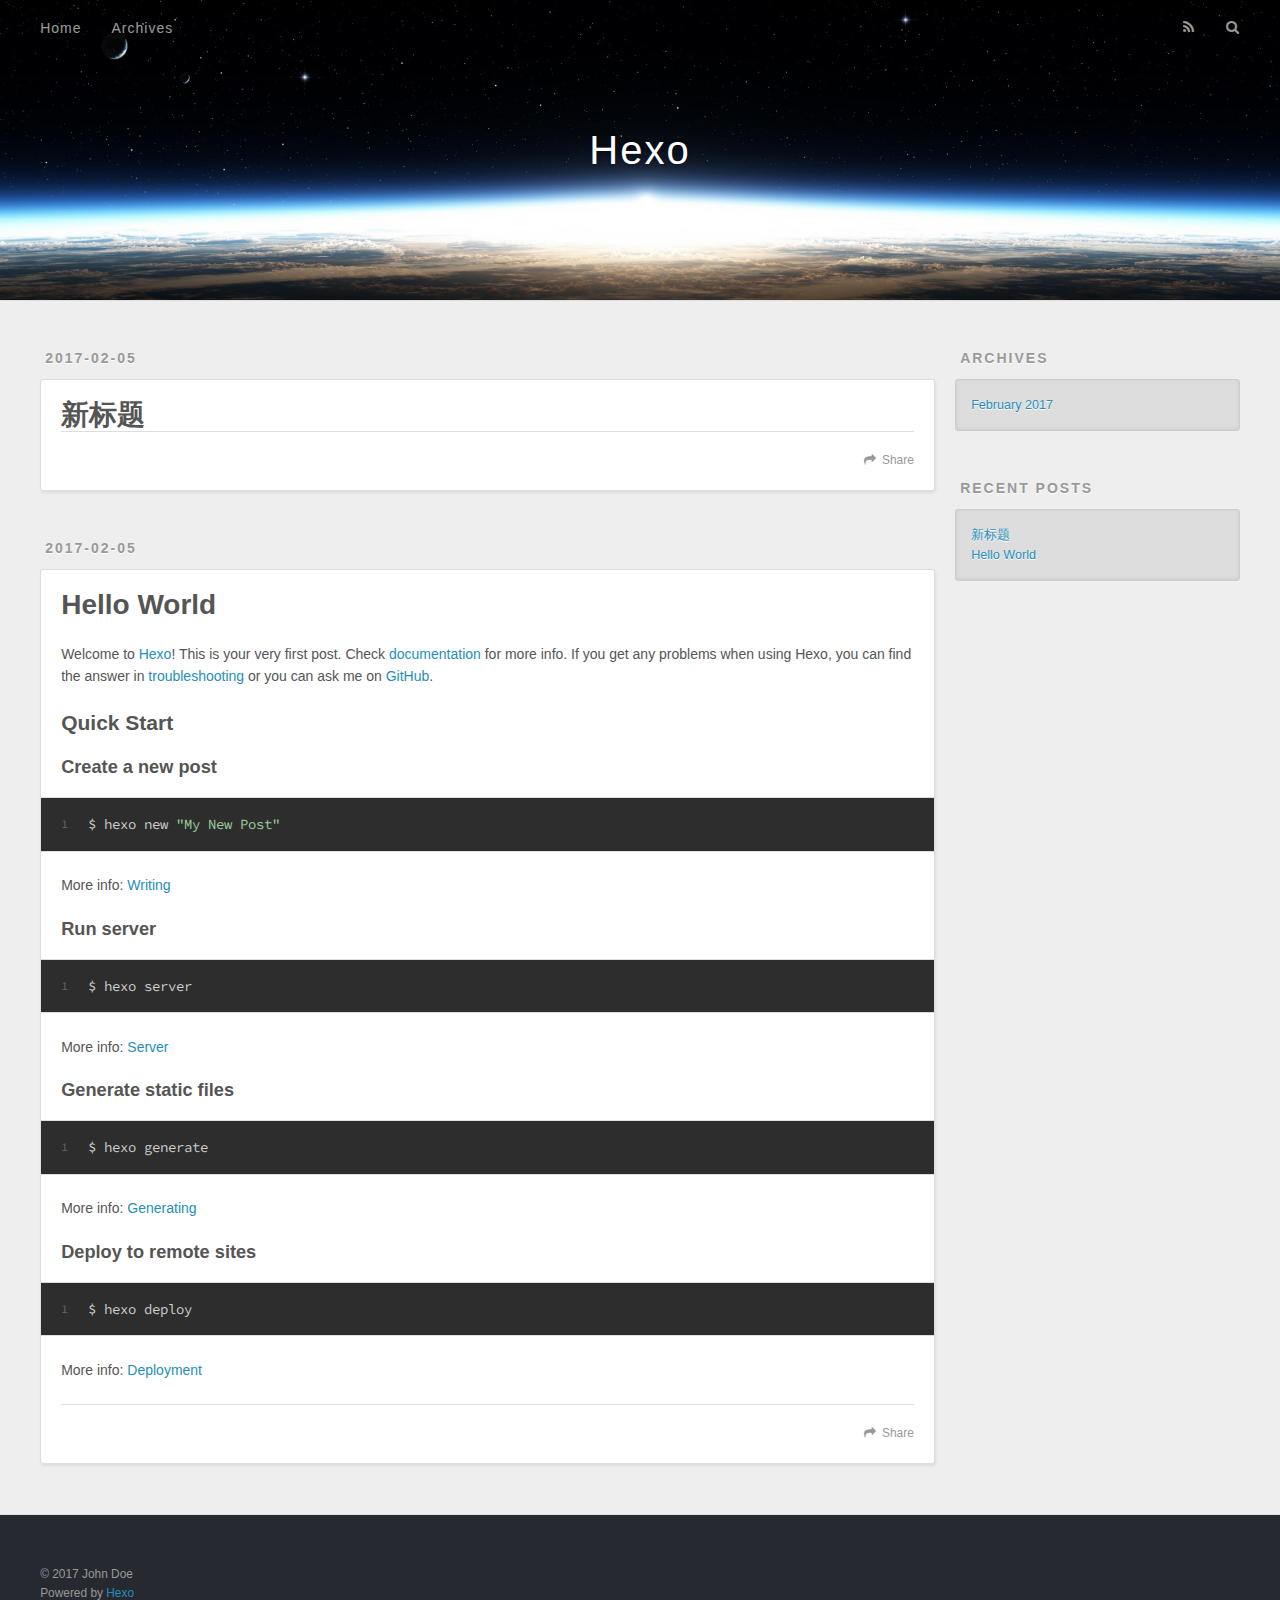
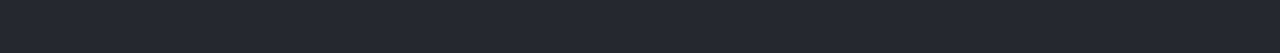
==== index.html @ 6c0d0f52 "Site updated: 2017-02-05 20:07:26" ====
<!DOCTYPE html>
<html>
<head>
  <meta charset="utf-8">
  
  <title>Hexo</title>
  <meta name="viewport" content="width=device-width, initial-scale=1, maximum-scale=1">
  <meta property="og:type" content="website">
<meta property="og:title" content="Hexo">
<meta property="og:url" content="http://yoursite.com/index.html">
<meta property="og:site_name" content="Hexo">
<meta name="twitter:card" content="summary">
<meta name="twitter:title" content="Hexo">
  
    <link rel="alternate" href="/atom.xml" title="Hexo" type="application/atom+xml">
  
  
    <link rel="icon" href="/favicon.png">
  
  
    <link href="//fonts.googleapis.com/css?family=Source+Code+Pro" rel="stylesheet" type="text/css">
  
  <link rel="stylesheet" href="/css/style.css">
  

</head>

<body>
  <div id="container">
    <div id="wrap">
      <header id="header">
  <div id="banner"></div>
  <div id="header-outer" class="outer">
    <div id="header-title" class="inner">
      <h1 id="logo-wrap">
        <a href="/" id="logo">Hexo</a>
      </h1>
      
    </div>
    <div id="header-inner" class="inner">
      <nav id="main-nav">
        <a id="main-nav-toggle" class="nav-icon"></a>
        
          <a class="main-nav-link" href="/">Home</a>
        
          <a class="main-nav-link" href="/archives">Archives</a>
        
      </nav>
      <nav id="sub-nav">
        
          <a id="nav-rss-link" class="nav-icon" href="/atom.xml" title="RSS Feed"></a>
        
        <a id="nav-search-btn" class="nav-icon" title="Search"></a>
      </nav>
      <div id="search-form-wrap">
        <form action="//google.com/search" method="get" accept-charset="UTF-8" class="search-form"><input type="search" name="q" results="0" class="search-form-input" placeholder="Search"><button type="submit" class="search-form-submit">&#xF002;</button><input type="hidden" name="sitesearch" value="http://yoursite.com"></form>
      </div>
    </div>
  </div>
</header>
      <div class="outer">
        <section id="main">
  
    <article id="post-新标题" class="article article-type-post" itemscope itemprop="blogPost">
  <div class="article-meta">
    <a href="/2017/02/05/新标题/" class="article-date">
  <time datetime="2017-02-05T11:57:31.000Z" itemprop="datePublished">2017-02-05</time>
</a>
    
  </div>
  <div class="article-inner">
    
    
      <header class="article-header">
        
  
    <h1 itemprop="name">
      <a class="article-title" href="/2017/02/05/新标题/">新标题</a>
    </h1>
  

      </header>
    
    <div class="article-entry" itemprop="articleBody">
      
        
      
    </div>
    <footer class="article-footer">
      <a data-url="http://yoursite.com/2017/02/05/新标题/" data-id="ciysmizt7000050tps1s18r6o" class="article-share-link">Share</a>
      
      
    </footer>
  </div>
  
</article>


  
    <article id="post-hello-world" class="article article-type-post" itemscope itemprop="blogPost">
  <div class="article-meta">
    <a href="/2017/02/05/hello-world/" class="article-date">
  <time datetime="2017-02-05T11:50:24.035Z" itemprop="datePublished">2017-02-05</time>
</a>
    
  </div>
  <div class="article-inner">
    
    
      <header class="article-header">
        
  
    <h1 itemprop="name">
      <a class="article-title" href="/2017/02/05/hello-world/">Hello World</a>
    </h1>
  

      </header>
    
    <div class="article-entry" itemprop="articleBody">
      
        <p>Welcome to <a href="https://hexo.io/" target="_blank" rel="external">Hexo</a>! This is your very first post. Check <a href="https://hexo.io/docs/" target="_blank" rel="external">documentation</a> for more info. If you get any problems when using Hexo, you can find the answer in <a href="https://hexo.io/docs/troubleshooting.html" target="_blank" rel="external">troubleshooting</a> or you can ask me on <a href="https://github.com/hexojs/hexo/issues" target="_blank" rel="external">GitHub</a>.</p>
<h2 id="Quick-Start"><a href="#Quick-Start" class="headerlink" title="Quick Start"></a>Quick Start</h2><h3 id="Create-a-new-post"><a href="#Create-a-new-post" class="headerlink" title="Create a new post"></a>Create a new post</h3><figure class="highlight bash"><table><tr><td class="gutter"><pre><div class="line">1</div></pre></td><td class="code"><pre><div class="line">$ hexo new <span class="string">"My New Post"</span></div></pre></td></tr></table></figure>
<p>More info: <a href="https://hexo.io/docs/writing.html" target="_blank" rel="external">Writing</a></p>
<h3 id="Run-server"><a href="#Run-server" class="headerlink" title="Run server"></a>Run server</h3><figure class="highlight bash"><table><tr><td class="gutter"><pre><div class="line">1</div></pre></td><td class="code"><pre><div class="line">$ hexo server</div></pre></td></tr></table></figure>
<p>More info: <a href="https://hexo.io/docs/server.html" target="_blank" rel="external">Server</a></p>
<h3 id="Generate-static-files"><a href="#Generate-static-files" class="headerlink" title="Generate static files"></a>Generate static files</h3><figure class="highlight bash"><table><tr><td class="gutter"><pre><div class="line">1</div></pre></td><td class="code"><pre><div class="line">$ hexo generate</div></pre></td></tr></table></figure>
<p>More info: <a href="https://hexo.io/docs/generating.html" target="_blank" rel="external">Generating</a></p>
<h3 id="Deploy-to-remote-sites"><a href="#Deploy-to-remote-sites" class="headerlink" title="Deploy to remote sites"></a>Deploy to remote sites</h3><figure class="highlight bash"><table><tr><td class="gutter"><pre><div class="line">1</div></pre></td><td class="code"><pre><div class="line">$ hexo deploy</div></pre></td></tr></table></figure>
<p>More info: <a href="https://hexo.io/docs/deployment.html" target="_blank" rel="external">Deployment</a></p>

      
    </div>
    <footer class="article-footer">
      <a data-url="http://yoursite.com/2017/02/05/hello-world/" data-id="ciysmizu1000150tp9bwylx6k" class="article-share-link">Share</a>
      
      
    </footer>
  </div>
  
</article>


  

</section>
        
          <aside id="sidebar">
  
    

  
    

  
    
  
    
  <div class="widget-wrap">
    <h3 class="widget-title">Archives</h3>
    <div class="widget">
      <ul class="archive-list"><li class="archive-list-item"><a class="archive-list-link" href="/archives/2017/02/">February 2017</a></li></ul>
    </div>
  </div>


  
    
  <div class="widget-wrap">
    <h3 class="widget-title">Recent Posts</h3>
    <div class="widget">
      <ul>
        
          <li>
            <a href="/2017/02/05/新标题/">新标题</a>
          </li>
        
          <li>
            <a href="/2017/02/05/hello-world/">Hello World</a>
          </li>
        
      </ul>
    </div>
  </div>

  
</aside>
        
      </div>
      <footer id="footer">
  
  <div class="outer">
    <div id="footer-info" class="inner">
      &copy; 2017 John Doe<br>
      Powered by <a href="http://hexo.io/" target="_blank">Hexo</a>
    </div>
  </div>
</footer>
    </div>
    <nav id="mobile-nav">
  
    <a href="/" class="mobile-nav-link">Home</a>
  
    <a href="/archives" class="mobile-nav-link">Archives</a>
  
</nav>
    

<script src="//ajax.googleapis.com/ajax/libs/jquery/2.0.3/jquery.min.js"></script>


  <link rel="stylesheet" href="/fancybox/jquery.fancybox.css">
  <script src="/fancybox/jquery.fancybox.pack.js"></script>


<script src="/js/script.js"></script>

  </div>
</body>
</html>
---- css/style.css ----
body {
  width: 100%;
}
body:before,
body:after {
  content: "";
  display: table;
}
body:after {
  clear: both;
}
html,
body,
div,
span,
applet,
object,
iframe,
h1,
h2,
h3,
h4,
h5,
h6,
p,
blockquote,
pre,
a,
abbr,
acronym,
address,
big,
cite,
code,
del,
dfn,
em,
img,
ins,
kbd,
q,
s,
samp,
small,
strike,
strong,
sub,
sup,
tt,
var,
dl,
dt,
dd,
ol,
ul,
li,
fieldset,
form,
label,
legend,
table,
caption,
tbody,
tfoot,
thead,
tr,
th,
td {
  margin: 0;
  padding: 0;
  border: 0;
  outline: 0;
  font-weight: inherit;
  font-style: inherit;
  font-family: inherit;
  font-size: 100%;
  vertical-align: baseline;
}
body {
  line-height: 1;
  color: #000;
  background: #fff;
}
ol,
ul {
  list-style: none;
}
table {
  border-collapse: separate;
  border-spacing: 0;
  vertical-align: middle;
}
caption,
th,
td {
  text-align: left;
  font-weight: normal;
  vertical-align: middle;
}
a img {
  border: none;
}
input,
button {
  margin: 0;
  padding: 0;
}
input::-moz-focus-inner,
button::-moz-focus-inner {
  border: 0;
  padding: 0;
}
@font-face {
  font-family: FontAwesome;
  font-style: normal;
  font-weight: normal;
  src: url("fonts/fontawesome-webfont.eot?v=#4.0.3");
  src: url("fonts/fontawesome-webfont.eot?#iefix&v=#4.0.3") format("embedded-opentype"), url("fonts/fontawesome-webfont.woff?v=#4.0.3") format("woff"), url("fonts/fontawesome-webfont.ttf?v=#4.0.3") format("truetype"), url("fonts/fontawesome-webfont.svg#fontawesomeregular?v=#4.0.3") format("svg");
}
html,
body,
#container {
  height: 100%;
}
body {
  background: #eee;
  font: 14px "Helvetica Neue", Helvetica, Arial, sans-serif;
  -webkit-text-size-adjust: 100%;
}
.outer {
  max-width: 1220px;
  margin: 0 auto;
  padding: 0 20px;
}
.outer:before,
.outer:after {
  content: "";
  display: table;
}
.outer:after {
  clear: both;
}
.inner {
  display: inline;
  float: left;
  width: 98.33333333333333%;
  margin: 0 0.833333333333333%;
}
.left,
.alignleft {
  float: left;
}
.right,
.alignright {
  float: right;
}
.clear {
  clear: both;
}
#container {
  position: relative;
}
.mobile-nav-on {
  overflow: hidden;
}
#wrap {
  height: 100%;
  width: 100%;
  position: absolute;
  top: 0;
  left: 0;
  -webkit-transition: 0.2s ease-out;
  -moz-transition: 0.2s ease-out;
  -ms-transition: 0.2s ease-out;
  transition: 0.2s ease-out;
  z-index: 1;
  background: #eee;
}
.mobile-nav-on #wrap {
  left: 280px;
}
@media screen and (min-width: 768px) {
  #main {
    display: inline;
    float: left;
    width: 73.33333333333333%;
    margin: 0 0.833333333333333%;
  }
}
.article-date,
.article-category-link,
.archive-year,
.widget-title {
  text-decoration: none;
  text-transform: uppercase;
  letter-spacing: 2px;
  color: #999;
  margin-bottom: 1em;
  margin-left: 5px;
  line-height: 1em;
  text-shadow: 0 1px #fff;
  font-weight: bold;
}
.article-inner,
.archive-article-inner {
  background: #fff;
  -webkit-box-shadow: 1px 2px 3px #ddd;
  box-shadow: 1px 2px 3px #ddd;
  border: 1px solid #ddd;
  border-radius: 3px;
}
.article-entry h1,
.widget h1 {
  font-size: 2em;
}
.article-entry h2,
.widget h2 {
  font-size: 1.5em;
}
.article-entry h3,
.widget h3 {
  font-size: 1.3em;
}
.article-entry h4,
.widget h4 {
  font-size: 1.2em;
}
.article-entry h5,
.widget h5 {
  font-size: 1em;
}
.article-entry h6,
.widget h6 {
  font-size: 1em;
  color: #999;
}
.article-entry hr,
.widget hr {
  border: 1px dashed #ddd;
}
.article-entry strong,
.widget strong {
  font-weight: bold;
}
.article-entry em,
.widget em,
.article-entry cite,
.widget cite {
  font-style: italic;
}
.article-entry sup,
.widget sup,
.article-entry sub,
.widget sub {
  font-size: 0.75em;
  line-height: 0;
  position: relative;
  vertical-align: baseline;
}
.article-entry sup,
.widget sup {
  top: -0.5em;
}
.article-entry sub,
.widget sub {
  bottom: -0.2em;
}
.article-entry small,
.widget small {
  font-size: 0.85em;
}
.article-entry acronym,
.widget acronym,
.article-entry abbr,
.widget abbr {
  border-bottom: 1px dotted;
}
.article-entry ul,
.widget ul,
.article-entry ol,
.widget ol,
.article-entry dl,
.widget dl {
  margin: 0 20px;
  line-height: 1.6em;
}
.article-entry ul ul,
.widget ul ul,
.article-entry ol ul,
.widget ol ul,
.article-entry ul ol,
.widget ul ol,
.article-entry ol ol,
.widget ol ol {
  margin-top: 0;
  margin-bottom: 0;
}
.article-entry ul,
.widget ul {
  list-style: disc;
}
.article-entry ol,
.widget ol {
  list-style: decimal;
}
.article-entry dt,
.widget dt {
  font-weight: bold;
}
#header {
  height: 300px;
  position: relative;
  border-bottom: 1px solid #ddd;
}
#header:before,
#header:after {
  content: "";
  position: absolute;
  left: 0;
  right: 0;
  height: 40px;
}
#header:before {
  top: 0;
  background: -webkit-linear-gradient(rgba(0,0,0,0.2), transparent);
  background: -moz-linear-gradient(rgba(0,0,0,0.2), transparent);
  background: -ms-linear-gradient(rgba(0,0,0,0.2), transparent);
  background: linear-gradient(rgba(0,0,0,0.2), transparent);
}
#header:after {
  bottom: 0;
  background: -webkit-linear-gradient(transparent, rgba(0,0,0,0.2));
  background: -moz-linear-gradient(transparent, rgba(0,0,0,0.2));
  background: -ms-linear-gradient(transparent, rgba(0,0,0,0.2));
  background: linear-gradient(transparent, rgba(0,0,0,0.2));
}
#header-outer {
  height: 100%;
  position: relative;
}
#header-inner {
  position: relative;
  overflow: hidden;
}
#banner {
  position: absolute;
  top: 0;
  left: 0;
  width: 100%;
  height: 100%;
  background: url("images/banner.jpg") center #000;
  -webkit-background-size: cover;
  -moz-background-size: cover;
  background-size: cover;
  z-index: -1;
}
#header-title {
  text-align: center;
  height: 40px;
  position: absolute;
  top: 50%;
  left: 0;
  margin-top: -20px;
}
#logo,
#subtitle {
  text-decoration: none;
  color: #fff;
  font-weight: 300;
  text-shadow: 0 1px 4px rgba(0,0,0,0.3);
}
#logo {
  font-size: 40px;
  line-height: 40px;
  letter-spacing: 2px;
}
#subtitle {
  font-size: 16px;
  line-height: 16px;
  letter-spacing: 1px;
}
#subtitle-wrap {
  margin-top: 16px;
}
#main-nav {
  float: left;
  margin-left: -15px;
}
.nav-icon,
.main-nav-link {
  float: left;
  color: #fff;
  opacity: 0.6;
  text-decoration: none;
  text-shadow: 0 1px rgba(0,0,0,0.2);
  -webkit-transition: opacity 0.2s;
  -moz-transition: opacity 0.2s;
  -ms-transition: opacity 0.2s;
  transition: opacity 0.2s;
  display: block;
  padding: 20px 15px;
}
.nav-icon:hover,
.main-nav-link:hover {
  opacity: 1;
}
.nav-icon {
  font-family: FontAwesome;
  text-align: center;
  font-size: 14px;
  width: 14px;
  height: 14px;
  padding: 20px 15px;
  position: relative;
  cursor: pointer;
}
.main-nav-link {
  font-weight: 300;
  letter-spacing: 1px;
}
@media screen and (max-width: 479px) {
  .main-nav-link {
    display: none;
  }
}
#main-nav-toggle {
  display: none;
}
#main-nav-toggle:before {
  content: "\f0c9";
}
@media screen and (max-width: 479px) {
  #main-nav-toggle {
    display: block;
  }
}
#sub-nav {
  float: right;
  margin-right: -15px;
}
#nav-rss-link:before {
  content: "\f09e";
}
#nav-search-btn:before {
  content: "\f002";
}
#search-form-wrap {
  position: absolute;
  top: 15px;
  width: 150px;
  height: 30px;
  right: -150px;
  opacity: 0;
  -webkit-transition: 0.2s ease-out;
  -moz-transition: 0.2s ease-out;
  -ms-transition: 0.2s ease-out;
  transition: 0.2s ease-out;
}
#search-form-wrap.on {
  opacity: 1;
  right: 0;
}
@media screen and (max-width: 479px) {
  #search-form-wrap {
    width: 100%;
    right: -100%;
  }
}
.search-form {
  position: absolute;
  top: 0;
  left: 0;
  right: 0;
  background: #fff;
  padding: 5px 15px;
  border-radius: 15px;
  -webkit-box-shadow: 0 0 10px rgba(0,0,0,0.3);
  box-shadow: 0 0 10px rgba(0,0,0,0.3);
}
.search-form-input {
  border: none;
  background: none;
  color: #555;
  width: 100%;
  font: 13px "Helvetica Neue", Helvetica, Arial, sans-serif;
  outline: none;
}
.search-form-input::-webkit-search-results-decoration,
.search-form-input::-webkit-search-cancel-button {
  -webkit-appearance: none;
}
.search-form-submit {
  position: absolute;
  top: 50%;
  right: 10px;
  margin-top: -7px;
  font: 13px FontAwesome;
  border: none;
  background: none;
  color: #bbb;
  cursor: pointer;
}
.search-form-submit:hover,
.search-form-submit:focus {
  color: #777;
}
.article {
  margin: 50px 0;
}
.article-inner {
  overflow: hidden;
}
.article-meta:before,
.article-meta:after {
  content: "";
  display: table;
}
.article-meta:after {
  clear: both;
}
.article-date {
  float: left;
}
.article-category {
  float: left;
  line-height: 1em;
  color: #ccc;
  text-shadow: 0 1px #fff;
  margin-left: 8px;
}
.article-category:before {
  content: "\2022";
}
.article-category-link {
  margin: 0 12px 1em;
}
.article-header {
  padding: 20px 20px 0;
}
.article-title {
  text-decoration: none;
  font-size: 2em;
  font-weight: bold;
  color: #555;
  line-height: 1.1em;
  -webkit-transition: color 0.2s;
  -moz-transition: color 0.2s;
  -ms-transition: color 0.2s;
  transition: color 0.2s;
}
a.article-title:hover {
  color: #258fb8;
}
.article-entry {
  color: #555;
  padding: 0 20px;
}
.article-entry:before,
.article-entry:after {
  content: "";
  display: table;
}
.article-entry:after {
  clear: both;
}
.article-entry p,
.article-entry table {
  line-height: 1.6em;
  margin: 1.6em 0;
}
.article-entry h1,
.article-entry h2,
.article-entry h3,
.article-entry h4,
.article-entry h5,
.article-entry h6 {
  font-weight: bold;
}
.article-entry h1,
.article-entry h2,
.article-entry h3,
.article-entry h4,
.article-entry h5,
.article-entry h6 {
  line-height: 1.1em;
  margin: 1.1em 0;
}
.article-entry a {
  color: #258fb8;
  text-decoration: none;
}
.article-entry a:hover {
  text-decoration: underline;
}
.article-entry ul,
.article-entry ol,
.article-entry dl {
  margin-top: 1.6em;
  margin-bottom: 1.6em;
}
.article-entry img,
.article-entry video {
  max-width: 100%;
  height: auto;
  display: block;
  margin: auto;
}
.article-entry iframe {
  border: none;
}
.article-entry table {
  width: 100%;
  border-collapse: collapse;
  border-spacing: 0;
}
.article-entry th {
  font-weight: bold;
  border-bottom: 3px solid #ddd;
  padding-bottom: 0.5em;
}
.article-entry td {
  border-bottom: 1px solid #ddd;
  padding: 10px 0;
}
.article-entry blockquote {
  font-family: Georgia, "Times New Roman", serif;
  font-size: 1.4em;
  margin: 1.6em 20px;
  text-align: center;
}
.article-entry blockquote footer {
  font-size: 14px;
  margin: 1.6em 0;
  font-family: "Helvetica Neue", Helvetica, Arial, sans-serif;
}
.article-entry blockquote footer cite:before {
  content: "—";
  padding: 0 0.5em;
}
.article-entry .pullquote {
  text-align: left;
  width: 45%;
  margin: 0;
}
.article-entry .pullquote.left {
  margin-left: 0.5em;
  margin-right: 1em;
}
.article-entry .pullquote.right {
  margin-right: 0.5em;
  margin-left: 1em;
}
.article-entry .caption {
  color: #999;
  display: block;
  font-size: 0.9em;
  margin-top: 0.5em;
  position: relative;
  text-align: center;
}
.article-entry .video-container {
  position: relative;
  padding-top: 56.25%;
  height: 0;
  overflow: hidden;
}
.article-entry .video-container iframe,
.article-entry .video-container object,
.article-entry .video-container embed {
  position: absolute;
  top: 0;
  left: 0;
  width: 100%;
  height: 100%;
  margin-top: 0;
}
.article-more-link a {
  display: inline-block;
  line-height: 1em;
  padding: 6px 15px;
  border-radius: 15px;
  background: #eee;
  color: #999;
  text-shadow: 0 1px #fff;
  text-decoration: none;
}
.article-more-link a:hover {
  background: #258fb8;
  color: #fff;
  text-decoration: none;
  text-shadow: 0 1px #1e7293;
}
.article-footer {
  font-size: 0.85em;
  line-height: 1.6em;
  border-top: 1px solid #ddd;
  padding-top: 1.6em;
  margin: 0 20px 20px;
}
.article-footer:before,
.article-footer:after {
  content: "";
  display: table;
}
.article-footer:after {
  clear: both;
}
.article-footer a {
  color: #999;
  text-decoration: none;
}
.article-footer a:hover {
  color: #555;
}
.article-tag-list-item {
  float: left;
  margin-right: 10px;
}
.article-tag-list-link:before {
  content: "#";
}
.article-comment-link {
  float: right;
}
.article-comment-link:before {
  content: "\f075";
  font-family: FontAwesome;
  padding-right: 8px;
}
.article-share-link {
  cursor: pointer;
  float: right;
  margin-left: 20px;
}
.article-share-link:before {
  content: "\f064";
  font-family: FontAwesome;
  padding-right: 6px;
}
#article-nav {
  position: relative;
}
#article-nav:before,
#article-nav:after {
  content: "";
  display: table;
}
#article-nav:after {
  clear: both;
}
@media screen and (min-width: 768px) {
  #article-nav {
    margin: 50px 0;
  }
  #article-nav:before {
    width: 8px;
    height: 8px;
    position: absolute;
    top: 50%;
    left: 50%;
    margin-top: -4px;
    margin-left: -4px;
    content: "";
    border-radius: 50%;
    background: #ddd;
    -webkit-box-shadow: 0 1px 2px #fff;
    box-shadow: 0 1px 2px #fff;
  }
}
.article-nav-link-wrap {
  text-decoration: none;
  text-shadow: 0 1px #fff;
  color: #999;
  -webkit-box-sizing: border-box;
  -moz-box-sizing: border-box;
  box-sizing: border-box;
  margin-top: 50px;
  text-align: center;
  display: block;
}
.article-nav-link-wrap:hover {
  color: #555;
}
@media screen and (min-width: 768px) {
  .article-nav-link-wrap {
    width: 50%;
    margin-top: 0;
  }
}
@media screen and (min-width: 768px) {
  #article-nav-newer {
    float: left;
    text-align: right;
    padding-right: 20px;
  }
}
@media screen and (min-width: 768px) {
  #article-nav-older {
    float: right;
    text-align: left;
    padding-left: 20px;
  }
}
.article-nav-caption {
  text-transform: uppercase;
  letter-spacing: 2px;
  color: #ddd;
  line-height: 1em;
  font-weight: bold;
}
#article-nav-newer .article-nav-caption {
  margin-right: -2px;
}
.article-nav-title {
  font-size: 0.85em;
  line-height: 1.6em;
  margin-top: 0.5em;
}
.article-share-box {
  position: absolute;
  display: none;
  background: #fff;
  -webkit-box-shadow: 1px 2px 10px rgba(0,0,0,0.2);
  box-shadow: 1px 2px 10px rgba(0,0,0,0.2);
  border-radius: 3px;
  margin-left: -145px;
  overflow: hidden;
  z-index: 1;
}
.article-share-box.on {
  display: block;
}
.article-share-input {
  width: 100%;
  background: none;
  -webkit-box-sizing: border-box;
  -moz-box-sizing: border-box;
  box-sizing: border-box;
  font: 14px "Helvetica Neue", Helvetica, Arial, sans-serif;
  padding: 0 15px;
  color: #555;
  outline: none;
  border: 1px solid #ddd;
  border-radius: 3px 3px 0 0;
  height: 36px;
  line-height: 36px;
}
.article-share-links {
  background: #eee;
}
.article-share-links:before,
.article-share-links:after {
  content: "";
  display: table;
}
.article-share-links:after {
  clear: both;
}
.article-share-twitter,
.article-share-facebook,
.article-share-pinterest,
.article-share-google {
  width: 50px;
  height: 36px;
  display: block;
  float: left;
  position: relative;
  color: #999;
  text-shadow: 0 1px #fff;
}
.article-share-twitter:before,
.article-share-facebook:before,
.article-share-pinterest:before,
.article-share-google:before {
  font-size: 20px;
  font-family: FontAwesome;
  width: 20px;
  height: 20px;
  position: absolute;
  top: 50%;
  left: 50%;
  margin-top: -10px;
  margin-left: -10px;
  text-align: center;
}
.article-share-twitter:hover,
.article-share-facebook:hover,
.article-share-pinterest:hover,
.article-share-google:hover {
  color: #fff;
}
.article-share-twitter:before {
  content: "\f099";
}
.article-share-twitter:hover {
  background: #00aced;
  text-shadow: 0 1px #008abe;
}
.article-share-facebook:before {
  content: "\f09a";
}
.article-share-facebook:hover {
  background: #3b5998;
  text-shadow: 0 1px #2f477a;
}
.article-share-pinterest:before {
  content: "\f0d2";
}
.article-share-pinterest:hover {
  background: #cb2027;
  text-shadow: 0 1px #a21a1f;
}
.article-share-google:before {
  content: "\f0d5";
}
.article-share-google:hover {
  background: #dd4b39;
  text-shadow: 0 1px #be3221;
}
.article-gallery {
  background: #000;
  position: relative;
}
.article-gallery-photos {
  position: relative;
  overflow: hidden;
}
.article-gallery-img {
  display: none;
  max-width: 100%;
}
.article-gallery-img:first-child {
  display: block;
}
.article-gallery-img.loaded {
  position: absolute;
  display: block;
}
.article-gallery-img img {
  display: block;
  max-width: 100%;
  margin: 0 auto;
}
#comments {
  background: #fff;
  -webkit-box-shadow: 1px 2px 3px #ddd;
  box-shadow: 1px 2px 3px #ddd;
  padding: 20px;
  border: 1px solid #ddd;
  border-radius: 3px;
  margin: 50px 0;
}
#comments a {
  color: #258fb8;
}
.archives-wrap {
  margin: 50px 0;
}
.archives:before,
.archives:after {
  content: "";
  display: table;
}
.archives:after {
  clear: both;
}
.archive-year-wrap {
  margin-bottom: 1em;
}
.archives {
  -webkit-column-gap: 10px;
  -moz-column-gap: 10px;
  column-gap: 10px;
}
@media screen and (min-width: 480px) and (max-width: 767px) {
  .archives {
    -webkit-column-count: 2;
    -moz-column-count: 2;
    column-count: 2;
  }
}
@media screen and (min-width: 768px) {
  .archives {
    -webkit-column-count: 3;
    -moz-column-count: 3;
    column-count: 3;
  }
}
.archive-article {
  -webkit-column-break-inside: avoid;
  page-break-inside: avoid;
  overflow: hidden;
  break-inside: avoid-column;
}
.archive-article-inner {
  padding: 10px;
  margin-bottom: 15px;
}
.archive-article-title {
  text-decoration: none;
  font-weight: bold;
  color: #555;
  -webkit-transition: color 0.2s;
  -moz-transition: color 0.2s;
  -ms-transition: color 0.2s;
  transition: color 0.2s;
  line-height: 1.6em;
}
.archive-article-title:hover {
  color: #258fb8;
}
.archive-article-footer {
  margin-top: 1em;
}
.archive-article-date {
  color: #999;
  text-decoration: none;
  font-size: 0.85em;
  line-height: 1em;
  margin-bottom: 0.5em;
  display: block;
}
#page-nav {
  margin: 50px auto;
  background: #fff;
  -webkit-box-shadow: 1px 2px 3px #ddd;
  box-shadow: 1px 2px 3px #ddd;
  border: 1px solid #ddd;
  border-radius: 3px;
  text-align: center;
  color: #999;
  overflow: hidden;
}
#page-nav:before,
#page-nav:after {
  content: "";
  display: table;
}
#page-nav:after {
  clear: both;
}
#page-nav a,
#page-nav span {
  padding: 10px 20px;
  line-height: 1;
  height: 2ex;
}
#page-nav a {
  color: #999;
  text-decoration: none;
}
#page-nav a:hover {
  background: #999;
  color: #fff;
}
#page-nav .prev {
  float: left;
}
#page-nav .next {
  float: right;
}
#page-nav .page-number {
  display: inline-block;
}
@media screen and (max-width: 479px) {
  #page-nav .page-number {
    display: none;
  }
}
#page-nav .current {
  color: #555;
  font-weight: bold;
}
#page-nav .space {
  color: #ddd;
}
#footer {
  background: #262a30;
  padding: 50px 0;
  border-top: 1px solid #ddd;
  color: #999;
}
#footer a {
  color: #258fb8;
  text-decoration: none;
}
#footer a:hover {
  text-decoration: underline;
}
#footer-info {
  line-height: 1.6em;
  font-size: 0.85em;
}
.article-entry pre,
.article-entry .highlight {
  background: #2d2d2d;
  margin: 0 -20px;
  padding: 15px 20px;
  border-style: solid;
  border-color: #ddd;
  border-width: 1px 0;
  overflow: auto;
  color: #ccc;
  line-height: 22.400000000000002px;
}
.article-entry .highlight .gutter pre,
.article-entry .gist .gist-file .gist-data .line-numbers {
  color: #666;
  font-size: 0.85em;
}
.article-entry pre,
.article-entry code {
  font-family: "Source Code Pro", Consolas, Monaco, Menlo, Consolas, monospace;
}
.article-entry code {
  background: #eee;
  text-shadow: 0 1px #fff;
  padding: 0 0.3em;
}
.article-entry pre code {
  background: none;
  text-shadow: none;
  padding: 0;
}
.article-entry .highlight pre {
  border: none;
  margin: 0;
  padding: 0;
}
.article-entry .highlight table {
  margin: 0;
  width: auto;
}
.article-entry .highlight td {
  border: none;
  padding: 0;
}
.article-entry .highlight figcaption {
  font-size: 0.85em;
  color: #999;
  line-height: 1em;
  margin-bottom: 1em;
}
.article-entry .highlight figcaption:before,
.article-entry .highlight figcaption:after {
  content: "";
  display: table;
}
.article-entry .highlight figcaption:after {
  clear: both;
}
.article-entry .highlight figcaption a {
  float: right;
}
.article-entry .highlight .gutter pre {
  text-align: right;
  padding-right: 20px;
}
.article-entry .highlight .line {
  height: 22.400000000000002px;
}
.article-entry .highlight .line.marked {
  background: #515151;
}
.article-entry .gist {
  margin: 0 -20px;
  border-style: solid;
  border-color: #ddd;
  border-width: 1px 0;
  background: #2d2d2d;
  padding: 15px 20px 15px 0;
}
.article-entry .gist .gist-file {
  border: none;
  font-family: "Source Code Pro", Consolas, Monaco, Menlo, Consolas, monospace;
  margin: 0;
}
.article-entry .gist .gist-file .gist-data {
  background: none;
  border: none;
}
.article-entry .gist .gist-file .gist-data .line-numbers {
  background: none;
  border: none;
  padding: 0 20px 0 0;
}
.article-entry .gist .gist-file .gist-data .line-data {
  padding: 0 !important;
}
.article-entry .gist .gist-file .highlight {
  margin: 0;
  padding: 0;
  border: none;
}
.article-entry .gist .gist-file .gist-meta {
  background: #2d2d2d;
  color: #999;
  font: 0.85em "Helvetica Neue", Helvetica, Arial, sans-serif;
  text-shadow: 0 0;
  padding: 0;
  margin-top: 1em;
  margin-left: 20px;
}
.article-entry .gist .gist-file .gist-meta a {
  color: #258fb8;
  font-weight: normal;
}
.article-entry .gist .gist-file .gist-meta a:hover {
  text-decoration: underline;
}
pre .comment,
pre .title {
  color: #999;
}
pre .variable,
pre .attribute,
pre .tag,
pre .regexp,
pre .ruby .constant,
pre .xml .tag .title,
pre .xml .pi,
pre .xml .doctype,
pre .html .doctype,
pre .css .id,
pre .css .class,
pre .css .pseudo {
  color: #f2777a;
}
pre .number,
pre .preprocessor,
pre .built_in,
pre .literal,
pre .params,
pre .constant {
  color: #f99157;
}
pre .class,
pre .ruby .class .title,
pre .css .rules .attribute {
  color: #9c9;
}
pre .string,
pre .value,
pre .inheritance,
pre .header,
pre .ruby .symbol,
pre .xml .cdata {
  color: #9c9;
}
pre .css .hexcolor {
  color: #6cc;
}
pre .function,
pre .python .decorator,
pre .python .title,
pre .ruby .function .title,
pre .ruby .title .keyword,
pre .perl .sub,
pre .javascript .title,
pre .coffeescript .title {
  color: #69c;
}
pre .keyword,
pre .javascript .function {
  color: #c9c;
}
@media screen and (max-width: 479px) {
  #mobile-nav {
    position: absolute;
    top: 0;
    left: 0;
    width: 280px;
    height: 100%;
    background: #191919;
    border-right: 1px solid #fff;
  }
}
@media screen and (max-width: 479px) {
  .mobile-nav-link {
    display: block;
    color: #999;
    text-decoration: none;
    padding: 15px 20px;
    font-weight: bold;
  }
  .mobile-nav-link:hover {
    color: #fff;
  }
}
@media screen and (min-width: 768px) {
  #sidebar {
    display: inline;
    float: left;
    width: 23.333333333333332%;
    margin: 0 0.833333333333333%;
  }
}
.widget-wrap {
  margin: 50px 0;
}
.widget {
  color: #777;
  text-shadow: 0 1px #fff;
  background: #ddd;
  -webkit-box-shadow: 0 -1px 4px #ccc inset;
  box-shadow: 0 -1px 4px #ccc inset;
  border: 1px solid #ccc;
  padding: 15px;
  border-radius: 3px;
}
.widget a {
  color: #258fb8;
  text-decoration: none;
}
.widget a:hover {
  text-decoration: underline;
}
.widget ul ul,
.widget ol ul,
.widget dl ul,
.widget ul ol,
.widget ol ol,
.widget dl ol,
.widget ul dl,
.widget ol dl,
.widget dl dl {
  margin-left: 15px;
  list-style: disc;
}
.widget {
  line-height: 1.6em;
  word-wrap: break-word;
  font-size: 0.9em;
}
.widget ul,
.widget ol {
  list-style: none;
  margin: 0;
}
.widget ul ul,
.widget ol ul,
.widget ul ol,
.widget ol ol {
  margin: 0 20px;
}
.widget ul ul,
.widget ol ul {
  list-style: disc;
}
.widget ul ol,
.widget ol ol {
  list-style: decimal;
}
.category-list-count,
.tag-list-count,
.archive-list-count {
  padding-left: 5px;
  color: #999;
  font-size: 0.85em;
}
.category-list-count:before,
.tag-list-count:before,
.archive-list-count:before {
  content: "(";
}
.category-list-count:after,
.tag-list-count:after,
.archive-list-count:after {
  content: ")";
}
.tagcloud a {
  margin-right: 5px;
  display: inline-block;
}
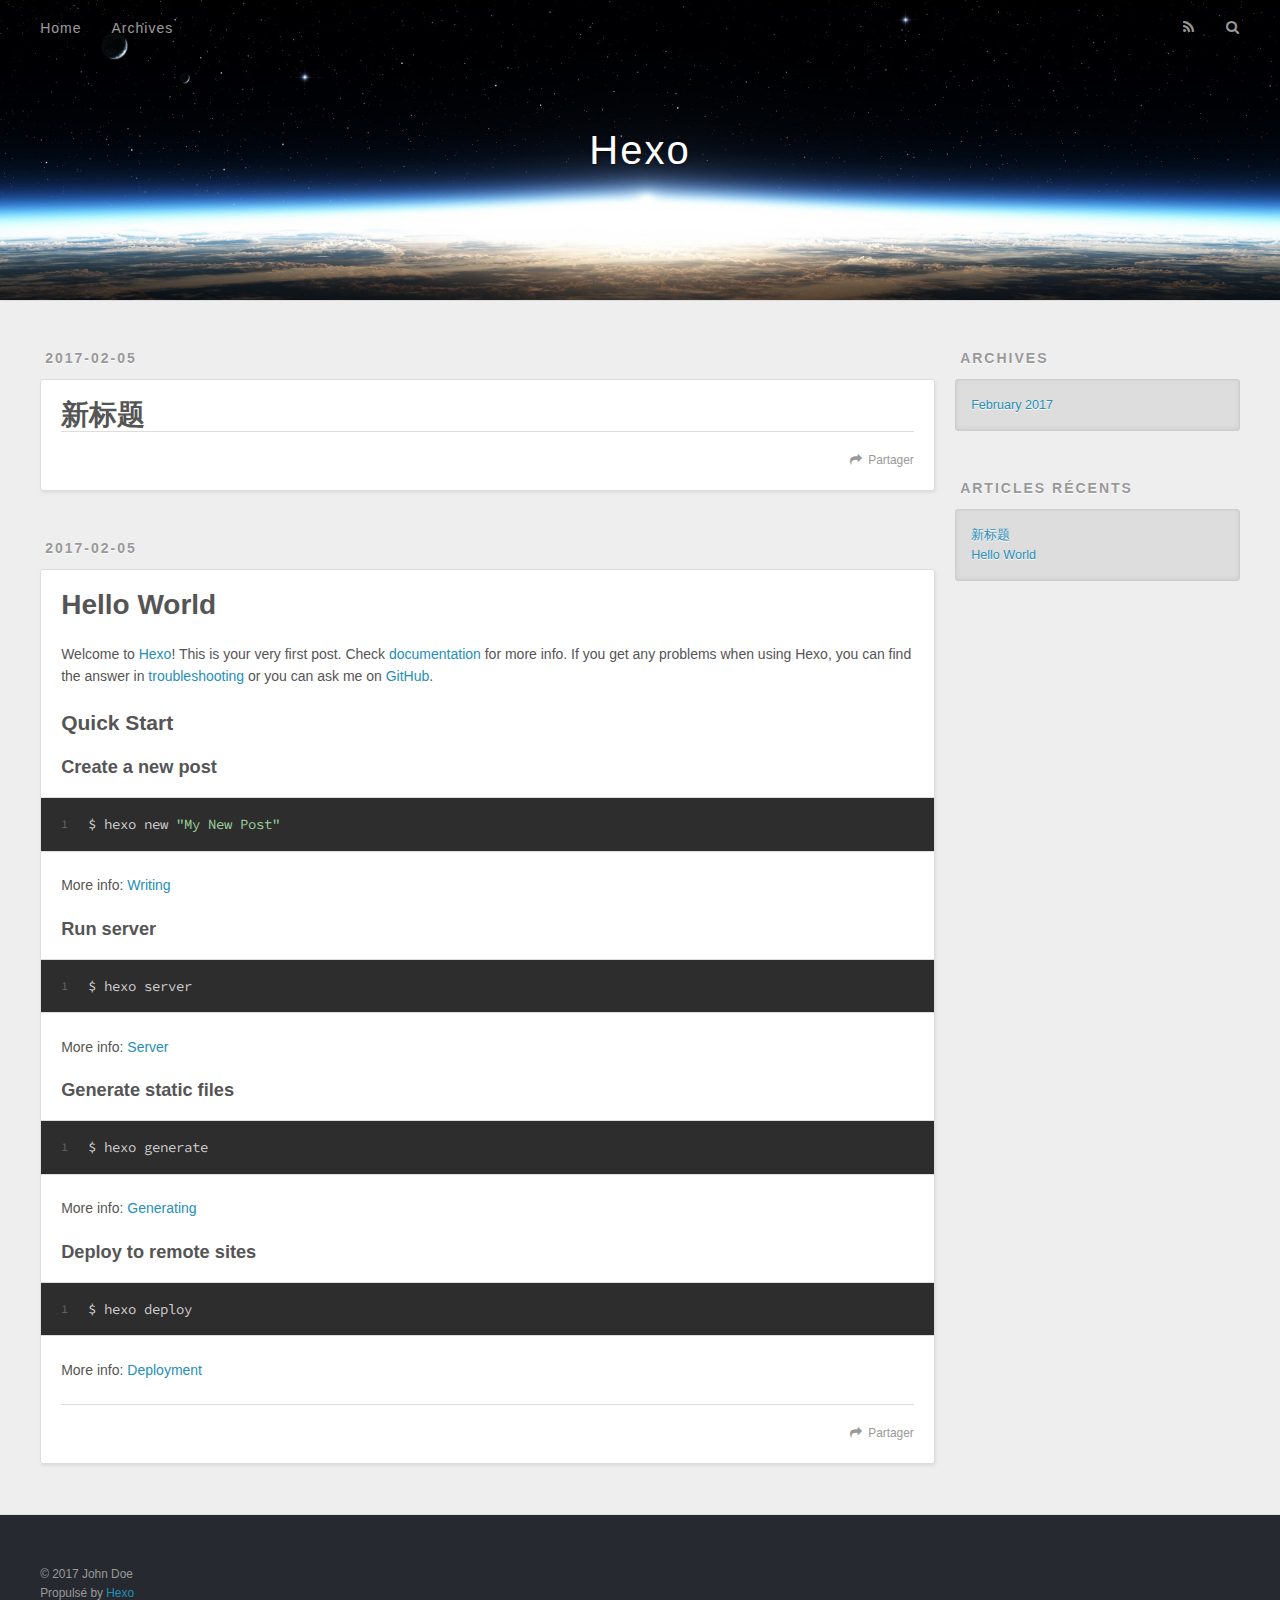
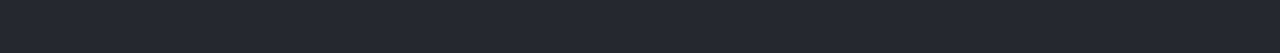
==== commit 8ede5332: "Site updated: 2017-02-05 20:20:27" ====
--- a/index.html
+++ b/index.html
@@ -48,9 +48,9 @@
       </nav>
       <nav id="sub-nav">
         
-          <a id="nav-rss-link" class="nav-icon" href="/atom.xml" title="RSS Feed"></a>
-        
-        <a id="nav-search-btn" class="nav-icon" title="Search"></a>
+          <a id="nav-rss-link" class="nav-icon" href="/atom.xml" title="Flux RSS"></a>
+        
+        <a id="nav-search-btn" class="nav-icon" title="Rechercher"></a>
       </nav>
       <div id="search-form-wrap">
         <form action="//google.com/search" method="get" accept-charset="UTF-8" class="search-form"><input type="search" name="q" results="0" class="search-form-input" placeholder="Search"><button type="submit" class="search-form-submit">&#xF002;</button><input type="hidden" name="sitesearch" value="http://yoursite.com"></form>
@@ -87,7 +87,7 @@
       
     </div>
     <footer class="article-footer">
-      <a data-url="http://yoursite.com/2017/02/05/新标题/" data-id="ciysmizt7000050tps1s18r6o" class="article-share-link">Share</a>
+      <a data-url="http://yoursite.com/2017/02/05/新标题/" data-id="ciysm6ayc00014otp2uw2wrpz" class="article-share-link">Partager</a>
       
       
     </footer>
@@ -132,7 +132,7 @@
       
     </div>
     <footer class="article-footer">
-      <a data-url="http://yoursite.com/2017/02/05/hello-world/" data-id="ciysmizu1000150tp9bwylx6k" class="article-share-link">Share</a>
+      <a data-url="http://yoursite.com/2017/02/05/hello-world/" data-id="ciysm2go400004otpdo0tuf8r" class="article-share-link">Partager</a>
       
       
     </footer>
@@ -167,7 +167,7 @@
   
     
   <div class="widget-wrap">
-    <h3 class="widget-title">Recent Posts</h3>
+    <h3 class="widget-title">Articles récents</h3>
     <div class="widget">
       <ul>
         
@@ -192,7 +192,7 @@
   <div class="outer">
     <div id="footer-info" class="inner">
       &copy; 2017 John Doe<br>
-      Powered by <a href="http://hexo.io/" target="_blank">Hexo</a>
+      Propulsé by <a href="http://hexo.io/" target="_blank">Hexo</a>
     </div>
   </div>
 </footer>
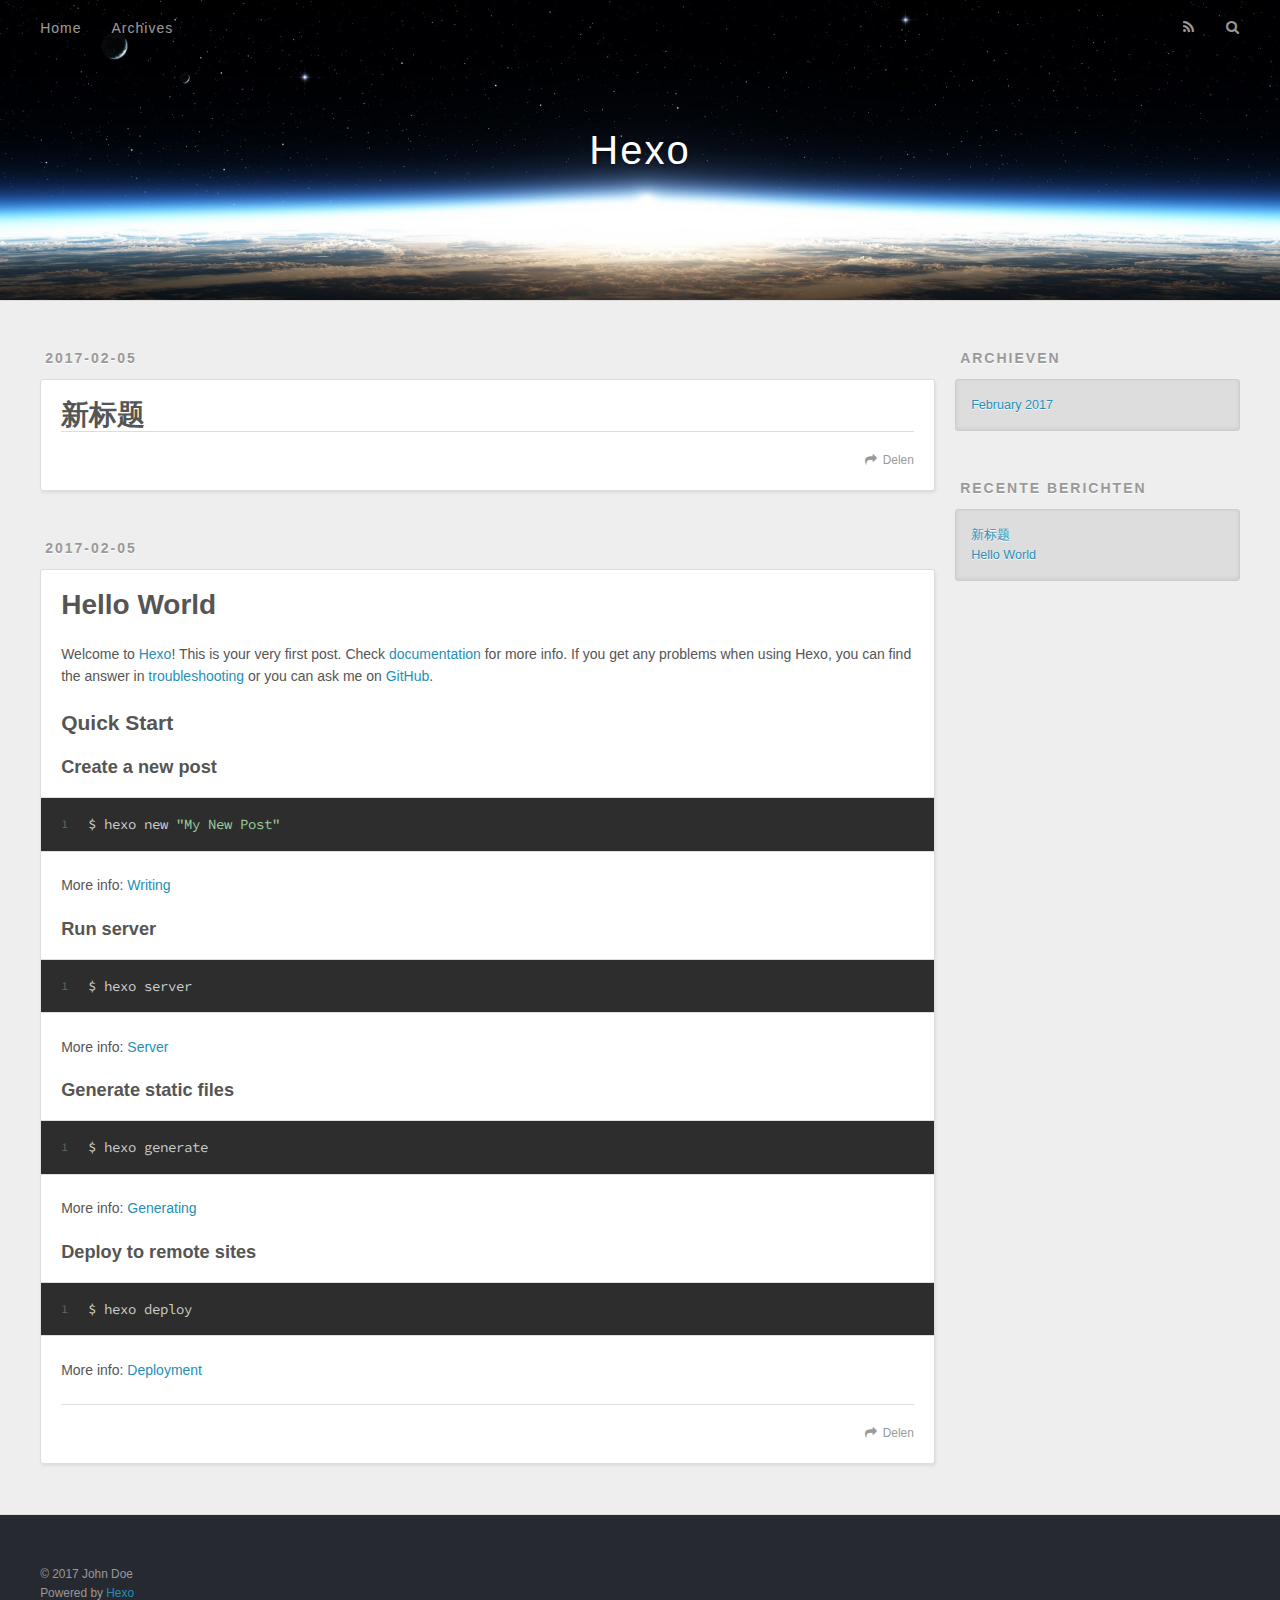
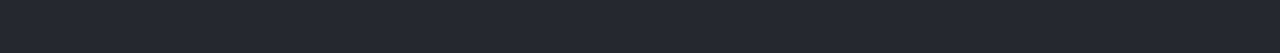
==== commit 182011a5: "Site updated: 2017-02-05 20:31:17" ====
--- a/index.html
+++ b/index.html
@@ -48,9 +48,9 @@
       </nav>
       <nav id="sub-nav">
         
-          <a id="nav-rss-link" class="nav-icon" href="/atom.xml" title="Flux RSS"></a>
-        
-        <a id="nav-search-btn" class="nav-icon" title="Rechercher"></a>
+          <a id="nav-rss-link" class="nav-icon" href="/atom.xml" title="RSS Feed"></a>
+        
+        <a id="nav-search-btn" class="nav-icon" title="Zoeken"></a>
       </nav>
       <div id="search-form-wrap">
         <form action="//google.com/search" method="get" accept-charset="UTF-8" class="search-form"><input type="search" name="q" results="0" class="search-form-input" placeholder="Search"><button type="submit" class="search-form-submit">&#xF002;</button><input type="hidden" name="sitesearch" value="http://yoursite.com"></form>
@@ -87,7 +87,7 @@
       
     </div>
     <footer class="article-footer">
-      <a data-url="http://yoursite.com/2017/02/05/新标题/" data-id="ciysm6ayc00014otp2uw2wrpz" class="article-share-link">Partager</a>
+      <a data-url="http://yoursite.com/2017/02/05/新标题/" data-id="ciysm6ayc00014otp2uw2wrpz" class="article-share-link">Delen</a>
       
       
     </footer>
@@ -132,7 +132,7 @@
       
     </div>
     <footer class="article-footer">
-      <a data-url="http://yoursite.com/2017/02/05/hello-world/" data-id="ciysm2go400004otpdo0tuf8r" class="article-share-link">Partager</a>
+      <a data-url="http://yoursite.com/2017/02/05/hello-world/" data-id="ciysm2go400004otpdo0tuf8r" class="article-share-link">Delen</a>
       
       
     </footer>
@@ -157,7 +157,7 @@
   
     
   <div class="widget-wrap">
-    <h3 class="widget-title">Archives</h3>
+    <h3 class="widget-title">Archieven</h3>
     <div class="widget">
       <ul class="archive-list"><li class="archive-list-item"><a class="archive-list-link" href="/archives/2017/02/">February 2017</a></li></ul>
     </div>
@@ -167,7 +167,7 @@
   
     
   <div class="widget-wrap">
-    <h3 class="widget-title">Articles récents</h3>
+    <h3 class="widget-title">Recente berichten</h3>
     <div class="widget">
       <ul>
         
@@ -192,7 +192,7 @@
   <div class="outer">
     <div id="footer-info" class="inner">
       &copy; 2017 John Doe<br>
-      Propulsé by <a href="http://hexo.io/" target="_blank">Hexo</a>
+      Powered by <a href="http://hexo.io/" target="_blank">Hexo</a>
     </div>
   </div>
 </footer>
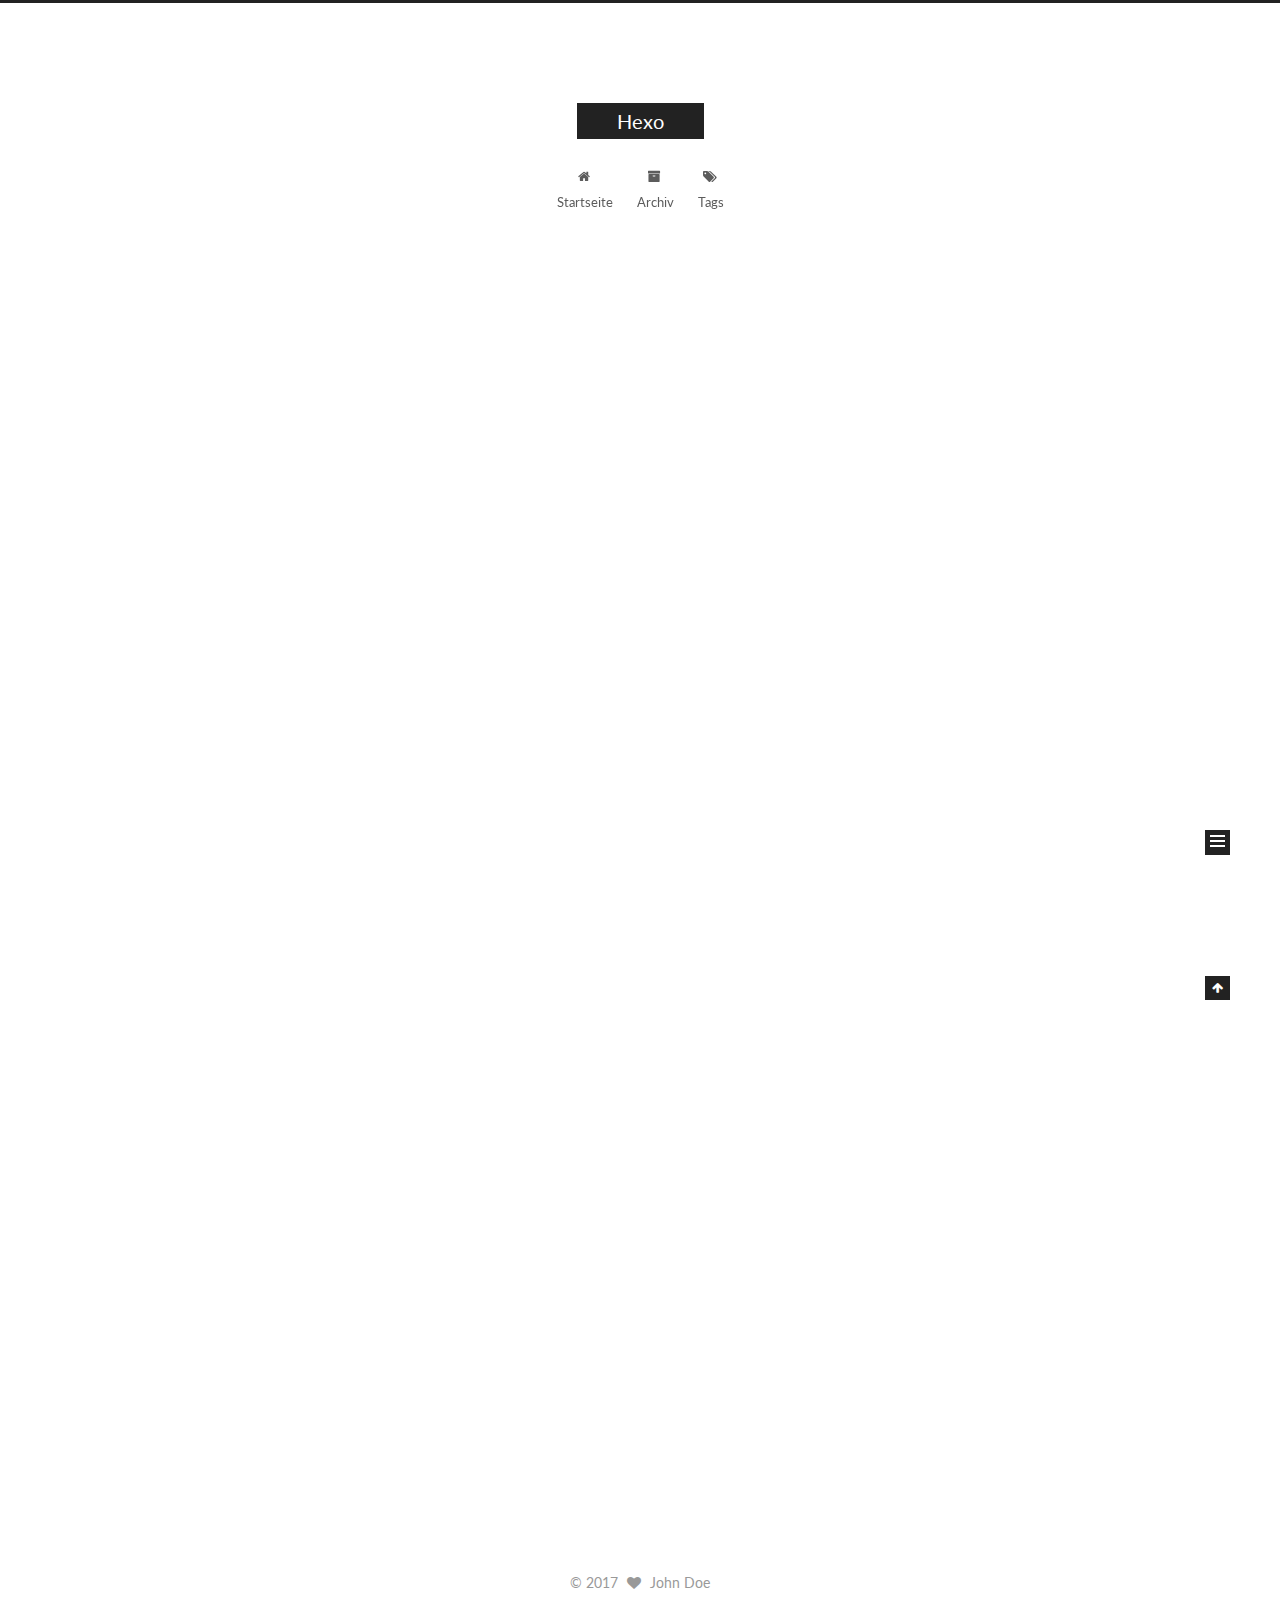
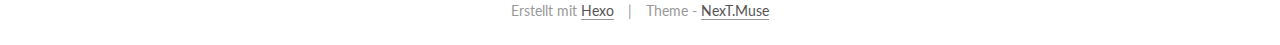
==== commit 4d2fc798: "Site updated: 2017-02-05 21:08:23" ====
--- a/index.html
+++ b/index.html
@@ -1,125 +1,442 @@
-<!DOCTYPE html>
-<html>
+<!doctype html>
+
+
+
+  
+
+
+<html class="theme-next muse use-motion" lang="">
 <head>
-  <meta charset="utf-8">
-  
-  <title>Hexo</title>
-  <meta name="viewport" content="width=device-width, initial-scale=1, maximum-scale=1">
-  <meta property="og:type" content="website">
+  <meta charset="UTF-8"/>
+<meta http-equiv="X-UA-Compatible" content="IE=edge" />
+<meta name="viewport" content="width=device-width, initial-scale=1, maximum-scale=1"/>
+
+
+
+<meta http-equiv="Cache-Control" content="no-transform" />
+<meta http-equiv="Cache-Control" content="no-siteapp" />
+
+
+
+
+
+
+
+
+
+
+
+
+  
+  
+  <link href="/lib/fancybox/source/jquery.fancybox.css?v=2.1.5" rel="stylesheet" type="text/css" />
+
+
+
+
+  
+  
+  
+  
+
+  
+    
+    
+  
+
+  
+
+  
+
+  
+
+  
+
+  
+    
+    
+    <link href="//fonts.googleapis.com/css?family=Lato:300,300italic,400,400italic,700,700italic&subset=latin,latin-ext" rel="stylesheet" type="text/css">
+  
+
+
+
+
+
+
+<link href="/lib/font-awesome/css/font-awesome.min.css?v=4.6.2" rel="stylesheet" type="text/css" />
+
+<link href="/css/main.css?v=5.1.0" rel="stylesheet" type="text/css" />
+
+
+  <meta name="keywords" content="Hexo, NexT" />
+
+
+
+
+
+
+
+
+  <link rel="shortcut icon" type="image/x-icon" href="/favicon.ico?v=5.1.0" />
+
+
+
+
+
+
+<meta property="og:type" content="website">
 <meta property="og:title" content="Hexo">
 <meta property="og:url" content="http://yoursite.com/index.html">
 <meta property="og:site_name" content="Hexo">
 <meta name="twitter:card" content="summary">
 <meta name="twitter:title" content="Hexo">
-  
-    <link rel="alternate" href="/atom.xml" title="Hexo" type="application/atom+xml">
-  
-  
-    <link rel="icon" href="/favicon.png">
-  
-  
-    <link href="//fonts.googleapis.com/css?family=Source+Code+Pro" rel="stylesheet" type="text/css">
-  
-  <link rel="stylesheet" href="/css/style.css">
-  
-
+
+
+
+<script type="text/javascript" id="hexo.configurations">
+  var NexT = window.NexT || {};
+  var CONFIG = {
+    root: '/',
+    scheme: 'Muse',
+    sidebar: {"position":"left","display":"post"},
+    fancybox: true,
+    motion: true,
+    duoshuo: {
+      userId: '0',
+      author: 'Author'
+    },
+    algolia: {
+      applicationID: '',
+      apiKey: '',
+      indexName: '',
+      hits: {"per_page":10},
+      labels: {"input_placeholder":"Search for Posts","hits_empty":"We didn't find any results for the search: ${query}","hits_stats":"${hits} results found in ${time} ms"}
+    }
+  };
+</script>
+
+
+
+  <link rel="canonical" href="http://yoursite.com/"/>
+
+
+
+
+
+  <title> Hexo </title>
 </head>
 
-<body>
-  <div id="container">
-    <div id="wrap">
-      <header id="header">
-  <div id="banner"></div>
-  <div id="header-outer" class="outer">
-    <div id="header-title" class="inner">
-      <h1 id="logo-wrap">
-        <a href="/" id="logo">Hexo</a>
-      </h1>
-      
-    </div>
-    <div id="header-inner" class="inner">
-      <nav id="main-nav">
-        <a id="main-nav-toggle" class="nav-icon"></a>
-        
-          <a class="main-nav-link" href="/">Home</a>
-        
-          <a class="main-nav-link" href="/archives">Archives</a>
-        
-      </nav>
-      <nav id="sub-nav">
-        
-          <a id="nav-rss-link" class="nav-icon" href="/atom.xml" title="RSS Feed"></a>
-        
-        <a id="nav-search-btn" class="nav-icon" title="Zoeken"></a>
-      </nav>
-      <div id="search-form-wrap">
-        <form action="//google.com/search" method="get" accept-charset="UTF-8" class="search-form"><input type="search" name="q" results="0" class="search-form-input" placeholder="Search"><button type="submit" class="search-form-submit">&#xF002;</button><input type="hidden" name="sitesearch" value="http://yoursite.com"></form>
-      </div>
-    </div>
+<body itemscope itemtype="http://schema.org/WebPage" lang="">
+
+  
+
+
+
+
+
+
+
+
+
+
+  
+  
+    
+  
+
+  <div class="container one-collumn sidebar-position-left 
+   page-home 
+ ">
+    <div class="headband"></div>
+
+    <header id="header" class="header" itemscope itemtype="http://schema.org/WPHeader">
+      <div class="header-inner"><div class="site-meta ">
+  
+
+  <div class="custom-logo-site-title">
+    <a href="/"  class="brand" rel="start">
+      <span class="logo-line-before"><i></i></span>
+      <span class="site-title">Hexo</span>
+      <span class="logo-line-after"><i></i></span>
+    </a>
   </div>
-</header>
-      <div class="outer">
-        <section id="main">
-  
-    <article id="post-新标题" class="article article-type-post" itemscope itemprop="blogPost">
-  <div class="article-meta">
-    <a href="/2017/02/05/新标题/" class="article-date">
-  <time datetime="2017-02-05T11:57:31.000Z" itemprop="datePublished">2017-02-05</time>
-</a>
-    
-  </div>
-  <div class="article-inner">
-    
-    
-      <header class="article-header">
-        
-  
-    <h1 itemprop="name">
-      <a class="article-title" href="/2017/02/05/新标题/">新标题</a>
-    </h1>
-  
-
+    
+      <p class="site-subtitle"></p>
+    
+</div>
+
+<div class="site-nav-toggle">
+  <button>
+    <span class="btn-bar"></span>
+    <span class="btn-bar"></span>
+    <span class="btn-bar"></span>
+  </button>
+</div>
+
+<nav class="site-nav">
+  
+
+  
+    <ul id="menu" class="menu">
+      
+        
+        <li class="menu-item menu-item-home">
+          <a href="/" rel="section">
+            
+              <i class="menu-item-icon fa fa-fw fa-home"></i> <br />
+            
+            Startseite
+          </a>
+        </li>
+      
+        
+        <li class="menu-item menu-item-archives">
+          <a href="/archives" rel="section">
+            
+              <i class="menu-item-icon fa fa-fw fa-archive"></i> <br />
+            
+            Archiv
+          </a>
+        </li>
+      
+        
+        <li class="menu-item menu-item-tags">
+          <a href="/tags" rel="section">
+            
+              <i class="menu-item-icon fa fa-fw fa-tags"></i> <br />
+            
+            Tags
+          </a>
+        </li>
+      
+
+      
+    </ul>
+  
+
+  
+</nav>
+
+
+
+ </div>
+    </header>
+
+    <main id="main" class="main">
+      <div class="main-inner">
+        <div class="content-wrap">
+          <div id="content" class="content">
+            
+  <section id="posts" class="posts-expand">
+    
+      
+
+  
+
+  
+  
+  
+
+  <article class="post post-type-normal " itemscope itemtype="http://schema.org/Article">
+  <link itemprop="mainEntityOfPage" href="http://yoursite.com/2017/02/05/新标题/">
+
+  <span style="display:none" itemprop="author" itemscope itemtype="http://schema.org/Person">
+    <meta itemprop="name" content="John Doe">
+    <meta itemprop="description" content="">
+    <meta itemprop="image" content="/images/avatar.gif">
+  </span>
+
+  <span style="display:none" itemprop="publisher" itemscope itemtype="http://schema.org/Organization">
+    <meta itemprop="name" content="Hexo">
+    <span style="display:none" itemprop="logo" itemscope itemtype="http://schema.org/ImageObject">
+      <img style="display:none;" itemprop="url image" alt="Hexo" src="">
+    </span>
+  </span>
+
+    
+      <header class="post-header">
+
+        
+        
+          <h1 class="post-title" itemprop="name headline">
+            
+            
+              
+                
+                <a class="post-title-link" href="/2017/02/05/新标题/" itemprop="url">
+                  新标题
+                </a>
+              
+            
+          </h1>
+        
+
+        <div class="post-meta">
+          <span class="post-time">
+            
+              <span class="post-meta-item-icon">
+                <i class="fa fa-calendar-o"></i>
+              </span>
+              
+                <span class="post-meta-item-text">Veröffentlicht am</span>
+              
+              <time title="Post created" itemprop="dateCreated datePublished" datetime="2017-02-05T19:57:31+08:00">
+                2017-02-05
+              </time>
+            
+
+            
+
+            
+          </span>
+
+          
+
+          
+            
+          
+
+          
+
+          
+          
+
+          
+
+          
+
+        </div>
       </header>
     
-    <div class="article-entry" itemprop="articleBody">
-      
-        
-      
-    </div>
-    <footer class="article-footer">
-      <a data-url="http://yoursite.com/2017/02/05/新标题/" data-id="ciysm6ayc00014otp2uw2wrpz" class="article-share-link">Delen</a>
-      
+
+
+    <div class="post-body" itemprop="articleBody">
+
+      
+      
+
+      
+        
+          
+            
+          
+        
+      
+    </div>
+
+    <div>
+      
+    </div>
+
+    <div>
+      
+    </div>
+
+
+    <footer class="post-footer">
+      
+
+      
+
+      
+      
+        <div class="post-eof"></div>
       
     </footer>
-  </div>
-  
-</article>
-
-
-  
-    <article id="post-hello-world" class="article article-type-post" itemscope itemprop="blogPost">
-  <div class="article-meta">
-    <a href="/2017/02/05/hello-world/" class="article-date">
-  <time datetime="2017-02-05T11:50:24.035Z" itemprop="datePublished">2017-02-05</time>
-</a>
-    
-  </div>
-  <div class="article-inner">
-    
-    
-      <header class="article-header">
-        
-  
-    <h1 itemprop="name">
-      <a class="article-title" href="/2017/02/05/hello-world/">Hello World</a>
-    </h1>
-  
-
+  </article>
+
+
+    
+      
+
+  
+
+  
+  
+  
+
+  <article class="post post-type-normal " itemscope itemtype="http://schema.org/Article">
+  <link itemprop="mainEntityOfPage" href="http://yoursite.com/2017/02/05/hello-world/">
+
+  <span style="display:none" itemprop="author" itemscope itemtype="http://schema.org/Person">
+    <meta itemprop="name" content="John Doe">
+    <meta itemprop="description" content="">
+    <meta itemprop="image" content="/images/avatar.gif">
+  </span>
+
+  <span style="display:none" itemprop="publisher" itemscope itemtype="http://schema.org/Organization">
+    <meta itemprop="name" content="Hexo">
+    <span style="display:none" itemprop="logo" itemscope itemtype="http://schema.org/ImageObject">
+      <img style="display:none;" itemprop="url image" alt="Hexo" src="">
+    </span>
+  </span>
+
+    
+      <header class="post-header">
+
+        
+        
+          <h1 class="post-title" itemprop="name headline">
+            
+            
+              
+                
+                <a class="post-title-link" href="/2017/02/05/hello-world/" itemprop="url">
+                  Hello World
+                </a>
+              
+            
+          </h1>
+        
+
+        <div class="post-meta">
+          <span class="post-time">
+            
+              <span class="post-meta-item-icon">
+                <i class="fa fa-calendar-o"></i>
+              </span>
+              
+                <span class="post-meta-item-text">Veröffentlicht am</span>
+              
+              <time title="Post created" itemprop="dateCreated datePublished" datetime="2017-02-05T19:50:24+08:00">
+                2017-02-05
+              </time>
+            
+
+            
+
+            
+          </span>
+
+          
+
+          
+            
+          
+
+          
+
+          
+          
+
+          
+
+          
+
+        </div>
       </header>
     
-    <div class="article-entry" itemprop="articleBody">
-      
-        <p>Welcome to <a href="https://hexo.io/" target="_blank" rel="external">Hexo</a>! This is your very first post. Check <a href="https://hexo.io/docs/" target="_blank" rel="external">documentation</a> for more info. If you get any problems when using Hexo, you can find the answer in <a href="https://hexo.io/docs/troubleshooting.html" target="_blank" rel="external">troubleshooting</a> or you can ask me on <a href="https://github.com/hexojs/hexo/issues" target="_blank" rel="external">GitHub</a>.</p>
+
+
+    <div class="post-body" itemprop="articleBody">
+
+      
+      
+
+      
+        
+          
+            <p>Welcome to <a href="https://hexo.io/" target="_blank" rel="external">Hexo</a>! This is your very first post. Check <a href="https://hexo.io/docs/" target="_blank" rel="external">documentation</a> for more info. If you get any problems when using Hexo, you can find the answer in <a href="https://hexo.io/docs/troubleshooting.html" target="_blank" rel="external">troubleshooting</a> or you can ask me on <a href="https://github.com/hexojs/hexo/issues" target="_blank" rel="external">GitHub</a>.</p>
 <h2 id="Quick-Start"><a href="#Quick-Start" class="headerlink" title="Quick Start"></a>Quick Start</h2><h3 id="Create-a-new-post"><a href="#Create-a-new-post" class="headerlink" title="Create a new post"></a>Create a new post</h3><figure class="highlight bash"><table><tr><td class="gutter"><pre><div class="line">1</div></pre></td><td class="code"><pre><div class="line">$ hexo new <span class="string">"My New Post"</span></div></pre></td></tr></table></figure>
 <p>More info: <a href="https://hexo.io/docs/writing.html" target="_blank" rel="external">Writing</a></p>
 <h3 id="Run-server"><a href="#Run-server" class="headerlink" title="Run server"></a>Run server</h3><figure class="highlight bash"><table><tr><td class="gutter"><pre><div class="line">1</div></pre></td><td class="code"><pre><div class="line">$ hexo server</div></pre></td></tr></table></figure>
@@ -129,92 +446,252 @@
 <h3 id="Deploy-to-remote-sites"><a href="#Deploy-to-remote-sites" class="headerlink" title="Deploy to remote sites"></a>Deploy to remote sites</h3><figure class="highlight bash"><table><tr><td class="gutter"><pre><div class="line">1</div></pre></td><td class="code"><pre><div class="line">$ hexo deploy</div></pre></td></tr></table></figure>
 <p>More info: <a href="https://hexo.io/docs/deployment.html" target="_blank" rel="external">Deployment</a></p>
 
-      
-    </div>
-    <footer class="article-footer">
-      <a data-url="http://yoursite.com/2017/02/05/hello-world/" data-id="ciysm2go400004otpdo0tuf8r" class="article-share-link">Delen</a>
-      
+          
+        
+      
+    </div>
+
+    <div>
+      
+    </div>
+
+    <div>
+      
+    </div>
+
+
+    <footer class="post-footer">
+      
+
+      
+
+      
+      
+        <div class="post-eof"></div>
       
     </footer>
+  </article>
+
+
+    
+  </section>
+
+  
+
+          
+          </div>
+          
+
+
+          
+
+        </div>
+        
+          
+  
+  <div class="sidebar-toggle">
+    <div class="sidebar-toggle-line-wrap">
+      <span class="sidebar-toggle-line sidebar-toggle-line-first"></span>
+      <span class="sidebar-toggle-line sidebar-toggle-line-middle"></span>
+      <span class="sidebar-toggle-line sidebar-toggle-line-last"></span>
+    </div>
   </div>
-  
-</article>
-
-
-  
-
-</section>
-        
-          <aside id="sidebar">
-  
-    
-
-  
-    
-
-  
-    
-  
-    
-  <div class="widget-wrap">
-    <h3 class="widget-title">Archieven</h3>
-    <div class="widget">
-      <ul class="archive-list"><li class="archive-list-item"><a class="archive-list-link" href="/archives/2017/02/">February 2017</a></li></ul>
+
+  <aside id="sidebar" class="sidebar">
+    <div class="sidebar-inner">
+
+      
+
+      
+
+      <section class="site-overview sidebar-panel sidebar-panel-active">
+        <div class="site-author motion-element" itemprop="author" itemscope itemtype="http://schema.org/Person">
+          <img class="site-author-image" itemprop="image"
+               src="/images/avatar.gif"
+               alt="John Doe" />
+          <p class="site-author-name" itemprop="name">John Doe</p>
+          <p class="site-description motion-element" itemprop="description"></p>
+        </div>
+        <nav class="site-state motion-element">
+        
+          
+            <div class="site-state-item site-state-posts">
+              <a href="/archives">
+                <span class="site-state-item-count">2</span>
+                <span class="site-state-item-name">Artikel</span>
+              </a>
+            </div>
+          
+
+          
+
+          
+
+        </nav>
+
+        
+
+        <div class="links-of-author motion-element">
+          
+        </div>
+
+        
+        
+
+        
+        
+
+        
+
+
+      </section>
+
+      
+
+    </div>
+  </aside>
+
+
+        
+      </div>
+    </main>
+
+    <footer id="footer" class="footer">
+      <div class="footer-inner">
+        <div class="copyright" >
+  
+  &copy; 
+  <span itemprop="copyrightYear">2017</span>
+  <span class="with-love">
+    <i class="fa fa-heart"></i>
+  </span>
+  <span class="author" itemprop="copyrightHolder">John Doe</span>
+</div>
+
+
+<div class="powered-by">
+  Erstellt mit  <a class="theme-link" href="https://hexo.io">Hexo</a>
+</div>
+
+<div class="theme-info">
+  Theme -
+  <a class="theme-link" href="https://github.com/iissnan/hexo-theme-next">
+    NexT.Muse
+  </a>
+</div>
+
+
+        
+
+        
+      </div>
+    </footer>
+
+    <div class="back-to-top">
+      <i class="fa fa-arrow-up"></i>
     </div>
   </div>
 
-
-  
-    
-  <div class="widget-wrap">
-    <h3 class="widget-title">Recente berichten</h3>
-    <div class="widget">
-      <ul>
-        
-          <li>
-            <a href="/2017/02/05/新标题/">新标题</a>
-          </li>
-        
-          <li>
-            <a href="/2017/02/05/hello-world/">Hello World</a>
-          </li>
-        
-      </ul>
-    </div>
-  </div>
-
-  
-</aside>
-        
-      </div>
-      <footer id="footer">
-  
-  <div class="outer">
-    <div id="footer-info" class="inner">
-      &copy; 2017 John Doe<br>
-      Powered by <a href="http://hexo.io/" target="_blank">Hexo</a>
-    </div>
-  </div>
-</footer>
-    </div>
-    <nav id="mobile-nav">
-  
-    <a href="/" class="mobile-nav-link">Home</a>
-  
-    <a href="/archives" class="mobile-nav-link">Archives</a>
-  
-</nav>
-    
-
-<script src="//ajax.googleapis.com/ajax/libs/jquery/2.0.3/jquery.min.js"></script>
-
-
-  <link rel="stylesheet" href="/fancybox/jquery.fancybox.css">
-  <script src="/fancybox/jquery.fancybox.pack.js"></script>
-
-
-<script src="/js/script.js"></script>
-
-  </div>
+  
+
+<script type="text/javascript">
+  if (Object.prototype.toString.call(window.Promise) !== '[object Function]') {
+    window.Promise = null;
+  }
+</script>
+
+
+
+
+
+
+
+
+
+  
+
+
+
+
+  
+  <script type="text/javascript" src="/lib/jquery/index.js?v=2.1.3"></script>
+
+  
+  <script type="text/javascript" src="/lib/fastclick/lib/fastclick.min.js?v=1.0.6"></script>
+
+  
+  <script type="text/javascript" src="/lib/jquery_lazyload/jquery.lazyload.js?v=1.9.7"></script>
+
+  
+  <script type="text/javascript" src="/lib/velocity/velocity.min.js?v=1.2.1"></script>
+
+  
+  <script type="text/javascript" src="/lib/velocity/velocity.ui.min.js?v=1.2.1"></script>
+
+  
+  <script type="text/javascript" src="/lib/fancybox/source/jquery.fancybox.pack.js?v=2.1.5"></script>
+
+
+  
+
+
+  <script type="text/javascript" src="/js/src/utils.js?v=5.1.0"></script>
+
+  <script type="text/javascript" src="/js/src/motion.js?v=5.1.0"></script>
+
+
+
+  
+  
+
+  
+
+  
+
+
+  <script type="text/javascript" src="/js/src/bootstrap.js?v=5.1.0"></script>
+
+
+
+  
+
+
+
+  
+
+
+
+
+	
+
+
+
+
+
+  
+
+
+
+
+
+  
+
+  
+
+
+
+
+  
+  
+
+  
+
+  
+
+  
+
+  
+
+
 </body>
-</html>+</html>
--- a/css/main.css
+++ b/css/main.css
@@ -0,0 +1,2509 @@
+/* normalize.css v3.0.2 | MIT License | git.io/normalize */
+html {
+  font-family: sans-serif; /* 1 */
+  -ms-text-size-adjust: 100%; /* 2 */
+  -webkit-text-size-adjust: 100%; /* 2 */
+}
+body {
+  margin: 0;
+}
+article,
+aside,
+details,
+figcaption,
+figure,
+footer,
+header,
+hgroup,
+main,
+menu,
+nav,
+section,
+summary {
+  display: block;
+}
+audio,
+canvas,
+progress,
+video {
+  display: inline-block; /* 1 */
+  vertical-align: baseline; /* 2 */
+}
+audio:not([controls]) {
+  display: none;
+  height: 0;
+}
+[hidden],
+template {
+  display: none;
+}
+a {
+  background-color: transparent;
+}
+a:active,
+a:hover {
+  outline: 0;
+}
+abbr[title] {
+  border-bottom: 1px dotted;
+}
+b,
+strong {
+  font-weight: bold;
+}
+dfn {
+  font-style: italic;
+}
+h1 {
+  font-size: 2em;
+  margin: 0.67em 0;
+}
+mark {
+  background: #ff0;
+  color: #000;
+}
+small {
+  font-size: 80%;
+}
+sub,
+sup {
+  font-size: 75%;
+  line-height: 0;
+  position: relative;
+  vertical-align: baseline;
+}
+sup {
+  top: -0.5em;
+}
+sub {
+  bottom: -0.25em;
+}
+img {
+  border: 0;
+}
+svg:not(:root) {
+  overflow: hidden;
+}
+figure {
+  margin: 1em 40px;
+}
+hr {
+  -moz-box-sizing: content-box;
+  box-sizing: content-box;
+  height: 0;
+}
+pre {
+  overflow: auto;
+}
+code,
+kbd,
+pre,
+samp {
+  font-family: monospace, monospace;
+  font-size: 1em;
+}
+button,
+input,
+optgroup,
+select,
+textarea {
+  color: inherit; /* 1 */
+  font: inherit; /* 2 */
+  margin: 0; /* 3 */
+}
+button {
+  overflow: visible;
+}
+button,
+select {
+  text-transform: none;
+}
+button,
+html input[type="button"],
+input[type="reset"],
+input[type="submit"] {
+  -webkit-appearance: button; /* 2 */
+  cursor: pointer; /* 3 */
+}
+button[disabled],
+html input[disabled] {
+  cursor: default;
+}
+button::-moz-focus-inner,
+input::-moz-focus-inner {
+  border: 0;
+  padding: 0;
+}
+input {
+  line-height: normal;
+}
+input[type="checkbox"],
+input[type="radio"] {
+  box-sizing: border-box; /* 1 */
+  padding: 0; /* 2 */
+}
+input[type="number"]::-webkit-inner-spin-button,
+input[type="number"]::-webkit-outer-spin-button {
+  height: auto;
+}
+input[type="search"] {
+  -webkit-appearance: textfield; /* 1 */
+  -moz-box-sizing: content-box;
+  -webkit-box-sizing: content-box; /* 2 */
+  box-sizing: content-box;
+}
+input[type="search"]::-webkit-search-cancel-button,
+input[type="search"]::-webkit-search-decoration {
+  -webkit-appearance: none;
+}
+fieldset {
+  border: 1px solid #c0c0c0;
+  margin: 0 2px;
+  padding: 0.35em 0.625em 0.75em;
+}
+legend {
+  border: 0; /* 1 */
+  padding: 0; /* 2 */
+}
+textarea {
+  overflow: auto;
+}
+optgroup {
+  font-weight: bold;
+}
+table {
+  border-collapse: collapse;
+  border-spacing: 0;
+}
+td,
+th {
+  padding: 0;
+}
+::selection {
+  background: #262a30;
+  color: #fff;
+}
+body {
+  position: relative;
+  font-family: 'Lato', "PingFang SC", "Microsoft YaHei", sans-serif;
+  font-size: 14px;
+  line-height: 2;
+  color: #555;
+  background: #fff;
+}
+@media (max-width: 767px) {
+  body {
+    padding-right: 0 !important;
+  }
+}
+@media (min-width: 768px) and (max-width: 991px) {
+  body {
+    padding-right: 0 !important;
+  }
+}
+@media (min-width: 1600px) {
+  body {
+    font-size: 16px;
+  }
+}
+h1,
+h2,
+h3,
+h4,
+h5,
+h6 {
+  margin: 0;
+  padding: 0;
+  font-weight: bold;
+  line-height: 1.5;
+  font-family: 'Lato', "PingFang SC", "Microsoft YaHei", sans-serif;
+}
+h2,
+h3,
+h4,
+h5,
+h6 {
+  margin: 20px 0 15px;
+}
+h1 {
+  font-size: 22px;
+}
+@media (max-width: 767px) {
+  h1 {
+    font-size: 18px;
+  }
+}
+h2 {
+  font-size: 20px;
+}
+@media (max-width: 767px) {
+  h2 {
+    font-size: 16px;
+  }
+}
+h3 {
+  font-size: 18px;
+}
+@media (max-width: 767px) {
+  h3 {
+    font-size: 14px;
+  }
+}
+h4 {
+  font-size: 16px;
+}
+@media (max-width: 767px) {
+  h4 {
+    font-size: 12px;
+  }
+}
+h5 {
+  font-size: 14px;
+}
+@media (max-width: 767px) {
+  h5 {
+    font-size: 10px;
+  }
+}
+h6 {
+  font-size: 12px;
+}
+@media (max-width: 767px) {
+  h6 {
+    font-size: 8px;
+  }
+}
+p {
+  margin: 0 0 25px 0;
+}
+a {
+  color: #555;
+  text-decoration: none;
+  border-bottom: 1px solid #999;
+  word-wrap: break-word;
+}
+a:hover {
+  color: #222;
+  border-bottom-color: #222;
+}
+ul {
+  list-style: none;
+}
+blockquote {
+  margin: 0;
+  padding: 0;
+}
+img {
+  display: block;
+  margin: auto;
+  max-width: 100%;
+  height: auto;
+}
+hr {
+  margin: 40px 0;
+  height: 3px;
+  border: none;
+  background-color: #ddd;
+  background-image: repeating-linear-gradient(-45deg, #fff, #fff 4px, transparent 4px, transparent 8px);
+}
+blockquote {
+  padding: 0 15px;
+  color: #666;
+  border-left: 4px solid #ddd;
+}
+blockquote cite::before {
+  content: "-";
+  padding: 0 5px;
+}
+dt {
+  font-weight: 700;
+}
+dd {
+  margin: 0;
+  padding: 0;
+}
+.text-left {
+  text-align: left;
+}
+.text-center {
+  text-align: center;
+}
+.text-right {
+  text-align: right;
+}
+.text-justify {
+  text-align: justify;
+}
+.text-nowrap {
+  white-space: nowrap;
+}
+.text-lowercase {
+  text-transform: lowercase;
+}
+.text-uppercase {
+  text-transform: uppercase;
+}
+.text-capitalize {
+  text-transform: capitalize;
+}
+.center-block {
+  display: block;
+  margin-left: auto;
+  margin-right: auto;
+}
+.clearfix:before,
+.clearfix:after {
+  content: " ";
+  display: table;
+}
+.clearfix:after {
+  clear: both;
+}
+.pullquote {
+  width: 45%;
+}
+.pullquote.left {
+  float: left;
+  margin-left: 5px;
+  margin-right: 10px;
+}
+.pullquote.right {
+  float: right;
+  margin-left: 10px;
+  margin-right: 5px;
+}
+.affix.affix.affix {
+  position: fixed;
+}
+.translation {
+  margin-top: -20px;
+  font-size: 14px;
+  color: #999;
+}
+.scrollbar-measure {
+  width: 100px;
+  height: 100px;
+  overflow: scroll;
+  position: absolute;
+  top: -9999px;
+}
+.use-motion .motion-element {
+  opacity: 0;
+}
+#local-search-input {
+  padding: 3px;
+  border: none;
+  text-indent: 14px;
+  border-radius: 0;
+  width: 140px;
+  outline: none;
+  border-bottom: 1px solid #999;
+  background: inherit;
+  opacity: 0.5;
+}
+#local-search-input:focus {
+  opacity: 1;
+}
+.search-icon {
+  position: absolute;
+  top: 9px;
+}
+table {
+  margin: 20px 0;
+  width: 100%;
+  border-collapse: collapse;
+  border-spacing: 0;
+  border: 1px solid #ddd;
+  font-size: 14px;
+  table-layout: fixed;
+  word-wrap: break-all;
+}
+table>tbody>tr:nth-of-type(odd) {
+  background-color: #f9f9f9;
+}
+table>tbody>tr:hover {
+  background-color: #f5f5f5;
+}
+caption,
+th,
+td {
+  padding: 8px;
+  text-align: left;
+  vertical-align: middle;
+  font-weight: normal;
+}
+th,
+td {
+  border-bottom: 3px solid #ddd;
+  border-right: 1px solid #eee;
+}
+th {
+  padding-bottom: 10px;
+  font-weight: 700;
+}
+td {
+  border-bottom-width: 1px;
+}
+html,
+body {
+  height: 100%;
+}
+.container {
+  position: relative;
+  min-height: 100%;
+}
+.header-inner {
+  margin: 0 auto;
+  padding: 100px 0 70px;
+  width: 700px;
+}
+@media (min-width: 1600px) {
+  .container .header-inner {
+    width: 900px;
+  }
+}
+.main {
+  padding-bottom: 150px;
+}
+.main-inner {
+  margin: 0 auto;
+  width: 700px;
+}
+@media (min-width: 1600px) {
+  .container .main-inner {
+    width: 900px;
+  }
+}
+.footer {
+  position: absolute;
+  left: 0;
+  bottom: 0;
+  width: 100%;
+  min-height: 50px;
+}
+.footer-inner {
+  box-sizing: border-box;
+  margin: 20px auto;
+  width: 700px;
+}
+@media (min-width: 1600px) {
+  .container .footer-inner {
+    width: 900px;
+  }
+}
+pre,
+.highlight {
+  overflow: auto;
+  margin: 20px 0;
+  padding: 0;
+  font-size: 13px;
+  color: #4d4d4c;
+  background: #f7f7f7;
+  line-height: 1.6;
+}
+pre,
+code {
+  font-family: consolas, Menlo, "PingFang SC", "Microsoft YaHei", monospace;
+}
+code {
+  padding: 2px 4px;
+  word-wrap: break-word;
+  color: #4d4d4c;
+  background: #f7f7f7;
+  border-radius: 3px;
+  font-size: 13px;
+}
+pre code {
+  padding: 0;
+  color: #4d4d4c;
+  background: none;
+  text-shadow: none;
+}
+.highlight {
+  border-radius: 1px;
+}
+.highlight pre {
+  border: none;
+  margin: 0;
+  padding: 10px 0;
+}
+.highlight table {
+  margin: 0;
+  width: auto;
+  border: none;
+}
+.highlight td {
+  border: none;
+  padding: 0;
+}
+.highlight figcaption {
+  font-size: 1em;
+  color: #4d4d4c;
+  line-height: 1em;
+  margin-bottom: 1em;
+}
+.highlight figcaption:before,
+.highlight figcaption:after {
+  content: " ";
+  display: table;
+}
+.highlight figcaption:after {
+  clear: both;
+}
+.highlight figcaption a {
+  float: right;
+  color: #4d4d4c;
+}
+.highlight figcaption a:hover {
+  border-bottom-color: #4d4d4c;
+}
+.highlight .gutter pre {
+  padding-left: 10px;
+  padding-right: 10px;
+  color: #869194;
+  text-align: right;
+  background-color: #eff2f3;
+}
+.highlight .code pre {
+  padding-left: 10px;
+  padding-right: 10px;
+  background-color: #f7f7f7;
+}
+.highlight .line {
+  height: 20px;
+}
+.gutter {
+  -webkit-user-select: none;
+  -moz-user-select: none;
+  -ms-user-select: none;
+  user-select: none;
+}
+.gist table {
+  width: auto;
+}
+.gist table td {
+  border: none;
+}
+pre .deletion {
+  background: #fdd;
+}
+pre .addition {
+  background: #dfd;
+}
+pre .meta {
+  color: #8959a8;
+}
+pre .comment {
+  color: #8e908c;
+}
+pre .variable,
+pre .attribute,
+pre .tag,
+pre .regexp,
+pre .ruby .constant,
+pre .xml .tag .title,
+pre .xml .pi,
+pre .xml .doctype,
+pre .html .doctype,
+pre .css .id,
+pre .css .class,
+pre .css .pseudo {
+  color: #c82829;
+}
+pre .number,
+pre .preprocessor,
+pre .built_in,
+pre .literal,
+pre .params,
+pre .constant,
+pre .command {
+  color: #f5871f;
+}
+pre .ruby .class .title,
+pre .css .rules .attribute,
+pre .string,
+pre .value,
+pre .inheritance,
+pre .header,
+pre .ruby .symbol,
+pre .xml .cdata,
+pre .special,
+pre .number,
+pre .formula {
+  color: #718c00;
+}
+pre .title,
+pre .css .hexcolor {
+  color: #3e999f;
+}
+pre .function,
+pre .python .decorator,
+pre .python .title,
+pre .ruby .function .title,
+pre .ruby .title .keyword,
+pre .perl .sub,
+pre .javascript .title,
+pre .coffeescript .title {
+  color: #4271ae;
+}
+pre .keyword,
+pre .javascript .function {
+  color: #8959a8;
+}
+.full-image.full-image.full-image {
+  border: none;
+  max-width: 100%;
+  width: auto;
+  margin: 20px auto;
+}
+@media (min-width: 992px) {
+  .full-image.full-image.full-image {
+    max-width: none;
+    width: 110%;
+    margin: 25px -5%;
+  }
+}
+.blockquote-center,
+.page-home .post-type-quote blockquote,
+.page-post-detail .post-type-quote blockquote {
+  position: relative;
+  margin: 40px 0;
+  padding: 0;
+  border-left: none;
+  text-align: center;
+}
+.blockquote-center::before,
+.page-home .post-type-quote blockquote::before,
+.page-post-detail .post-type-quote blockquote::before,
+.blockquote-center::after,
+.page-home .post-type-quote blockquote::after,
+.page-post-detail .post-type-quote blockquote::after {
+  position: absolute;
+  content: ' ';
+  display: block;
+  width: 100%;
+  height: 24px;
+  opacity: 0.2;
+  background-repeat: no-repeat;
+  background-position: 0 -6px;
+  background-size: 22px 22px;
+}
+.blockquote-center::before,
+.page-home .post-type-quote blockquote::before,
+.page-post-detail .post-type-quote blockquote::before {
+  top: -20px;
+  background-image: url("../images/quote-l.svg");
+  border-top: 1px solid #ccc;
+}
+.blockquote-center::after,
+.page-home .post-type-quote blockquote::after,
+.page-post-detail .post-type-quote blockquote::after {
+  bottom: -20px;
+  background-image: url("../images/quote-r.svg");
+  border-bottom: 1px solid #ccc;
+  background-position: 100% 8px;
+}
+.blockquote-center p,
+.page-home .post-type-quote blockquote p,
+.page-post-detail .post-type-quote blockquote p,
+.blockquote-center div,
+.page-home .post-type-quote blockquote div,
+.page-post-detail .post-type-quote blockquote div {
+  text-align: center;
+}
+.post .post-body .group-picture img {
+  box-sizing: border-box;
+  padding: 0 3px;
+  border: none;
+}
+.post .group-picture-row {
+  overflow: hidden;
+  margin-top: 6px;
+}
+.post .group-picture-row:first-child {
+  margin-top: 0;
+}
+.post .group-picture-column {
+  float: left;
+}
+.page-post-detail .post-body .group-picture-column {
+  float: none;
+  margin-top: 10px;
+  width: auto !important;
+}
+.page-post-detail .post-body .group-picture-column img {
+  margin: 0 auto;
+}
+.page-archive .group-picture-container {
+  overflow: hidden;
+}
+.page-archive .group-picture-row {
+  float: left;
+}
+.page-archive .group-picture-row:first-child {
+  margin-top: 6px;
+}
+.page-archive .group-picture-column {
+  max-width: 150px;
+  max-height: 150px;
+}
+.note {
+  padding: 20px;
+  margin: 20px 0;
+  border: 1px solid #eee;
+  border-left-width: 5px;
+  border-radius: 3px;
+}
+.note h2,
+.note h3,
+.note h4,
+.note h5,
+.note h6 {
+  margin-top: 0;
+  margin-bottom: 5px;
+}
+.note p:last-child {
+  margin-bottom: 0;
+}
+.note code {
+  border-radius: 3px;
+}
+.note+.note {
+  margin-top: -5px;
+}
+.default {
+  border-left-color: #777;
+}
+.default h2,
+.default h3,
+.default h4,
+.default h5,
+.default h6 {
+  color: #777;
+}
+.primary {
+  border-left-color: #428bca;
+}
+.primary h2,
+.primary h3,
+.primary h4,
+.primary h5,
+.primary h6 {
+  color: #428bca;
+}
+.success {
+  border-left-color: #5cb85c;
+}
+.success h2,
+.success h3,
+.success h4,
+.success h5,
+.success h6 {
+  color: #5cb85c;
+}
+.danger {
+  border-left-color: #d9534f;
+}
+.danger h2,
+.danger h3,
+.danger h4,
+.danger h5,
+.danger h6 {
+  color: #d9534f;
+}
+.warning {
+  border-left-color: #f0ad4e;
+}
+.warning h2,
+.warning h3,
+.warning h4,
+.warning h5,
+.warning h6 {
+  color: #f0ad4e;
+}
+.info {
+  border-left-color: #5bc0de;
+}
+.info h2,
+.info h3,
+.info h4,
+.info h5,
+.info h6 {
+  color: #5bc0de;
+}
+.btn {
+  display: inline-block;
+  padding: 0 20px;
+  font-size: 14px;
+  color: #fff;
+  background: #222;
+  border: 2px solid #222;
+  text-decoration: none;
+  border-radius: 0;
+  transition-property: background-color;
+  transition-duration: 0.2s;
+  transition-timing-function: ease-in-out;
+  transition-delay: 0s;
+}
+.btn:hover,
+.post-more-link .btn:hover {
+  border-color: #222;
+  color: #222;
+  background: #fff;
+}
+.btn-bar {
+  display: block;
+  width: 22px;
+  height: 2px;
+  background: #555;
+  border-radius: 1px;
+}
+.btn-bar+.btn-bar {
+  margin-top: 4px;
+}
+.pagination {
+  margin: 120px 0 40px;
+  text-align: center;
+  border-top: 1px solid #eee;
+}
+.page-number-basic,
+.pagination .prev,
+.pagination .next,
+.pagination .page-number,
+.pagination .space {
+  display: inline-block;
+  position: relative;
+  top: -1px;
+  margin: 0 10px;
+  padding: 0 10px;
+  line-height: 30px;
+}
+@media (max-width: 767px) {
+  .page-number-basic,
+  .pagination .prev,
+  .pagination .next,
+  .pagination .page-number,
+  .pagination .space {
+    margin: 0 5px;
+  }
+}
+.pagination .prev,
+.pagination .next,
+.pagination .page-number {
+  border-bottom: 0;
+  border-top: 1px solid #eee;
+  transition-property: border-color;
+  transition-duration: 0.2s;
+  transition-timing-function: ease-in-out;
+  transition-delay: 0s;
+}
+.pagination .prev:hover,
+.pagination .next:hover,
+.pagination .page-number:hover {
+  border-top-color: #222;
+}
+.pagination .space {
+  padding: 0;
+  margin: 0;
+}
+.pagination .prev {
+  margin-left: 0;
+}
+.pagination .next {
+  margin-right: 0;
+}
+.pagination .page-number.current {
+  color: #fff;
+  background: #ccc;
+  border-top-color: #ccc;
+}
+@media (max-width: 767px) {
+  .pagination {
+    border-top: none;
+  }
+  .pagination .prev,
+  .pagination .next,
+  .pagination .page-number {
+    margin-bottom: 10px;
+    border-top: 0;
+    border-bottom: 1px solid #eee;
+  }
+  .pagination .prev:hover,
+  .pagination .next:hover,
+  .pagination .page-number:hover {
+    border-bottom-color: #222;
+  }
+}
+.comments {
+  margin: 60px 20px 0;
+}
+.tag-cloud {
+  text-align: center;
+}
+.tag-cloud a {
+  display: inline-block;
+  margin: 10px;
+}
+.back-to-top {
+  box-sizing: border-box;
+  position: fixed;
+  bottom: -100px;
+  right: 50px;
+  z-index: 1050;
+  padding: 0 6px;
+  width: 25px;
+  background: #222;
+  font-size: 12px;
+  opacity: 1;
+  color: #fff;
+  cursor: pointer;
+  text-align: center;
+  -webkit-transform: translateZ(0);
+  transition-property: bottom;
+  transition-duration: 0.2s;
+  transition-timing-function: ease-in-out;
+  transition-delay: 0s;
+}
+@media (max-width: 767px) {
+  .back-to-top {
+    display: none;
+  }
+}
+@media (min-width: 768px) and (max-width: 991px) {
+  .back-to-top {
+    display: none;
+  }
+}
+.back-to-top.back-to-top-on {
+  bottom: 19px;
+}
+.header {
+  background: #fff;
+}
+.header-inner {
+  position: relative;
+}
+.headband {
+  height: 3px;
+  background: #222;
+}
+.site-meta {
+  margin: 0;
+  text-align: center;
+}
+@media (max-width: 767px) {
+  .site-meta {
+    text-align: center;
+  }
+}
+.brand {
+  position: relative;
+  display: inline-block;
+  padding: 0 40px;
+  color: #fff;
+  background: #222;
+  border-bottom: none;
+}
+.brand:hover {
+  color: #fff;
+}
+.logo {
+  display: inline-block;
+  margin-right: 5px;
+  line-height: 36px;
+  vertical-align: top;
+}
+.site-title {
+  display: inline-block;
+  vertical-align: top;
+  line-height: 36px;
+  font-size: 20px;
+  font-weight: normal;
+  font-family: 'Lato', "PingFang SC", "Microsoft YaHei", sans-serif;
+}
+.site-subtitle {
+  margin-top: 10px;
+  font-size: 13px;
+  color: #999;
+}
+.use-motion .brand {
+  opacity: 0;
+}
+.use-motion .logo,
+.use-motion .site-title,
+.use-motion .site-subtitle {
+  opacity: 0;
+  position: relative;
+  top: -10px;
+}
+.site-nav-toggle {
+  display: none;
+  position: absolute;
+  top: 10px;
+  left: 10px;
+}
+@media (max-width: 767px) {
+  .site-nav-toggle {
+    display: block;
+  }
+}
+.site-nav-toggle button {
+  margin-top: 2px;
+  padding: 9px 10px;
+  background: transparent;
+  border: none;
+}
+@media (max-width: 767px) {
+  .site-nav {
+    display: none;
+    margin: 0 -10px;
+    padding: 0 10px;
+    clear: both;
+    border-top: 1px solid #ddd;
+  }
+}
+@media (min-width: 768px) and (max-width: 991px) {
+  .site-nav {
+    display: block !important;
+  }
+}
+@media (min-width: 992px) {
+  .site-nav {
+    display: block !important;
+  }
+}
+.menu {
+  margin-top: 20px;
+  padding-left: 0;
+  text-align: center;
+}
+.menu .menu-item {
+  display: inline-block;
+  margin: 0 10px;
+}
+@media screen and (max-width: 767px) {
+  .menu .menu-item {
+    margin-top: 10px;
+  }
+}
+.menu .menu-item a {
+  display: block;
+  font-size: 13px;
+  text-transform: capitalize;
+  line-height: inherit;
+  border-bottom: 1px solid transparent;
+  transition-property: border-color;
+  transition-duration: 0.2s;
+  transition-timing-function: ease-in-out;
+  transition-delay: 0s;
+}
+.menu .menu-item a:hover {
+  border-bottom-color: #222;
+}
+.menu .menu-item .fa {
+  margin-right: 5px;
+}
+.use-motion .menu-item {
+  opacity: 0;
+}
+.post-body {
+  font-family: 'Lato', "PingFang SC", "Microsoft YaHei", sans-serif;
+}
+@media (max-width: 767px) {
+  .post-body {
+    word-break: break-word;
+  }
+}
+.post-body .fancybox img {
+  display: block !important;
+  margin: 0 auto;
+  cursor: pointer;
+  cursor: zoom-in;
+  cursor: -webkit-zoom-in;
+}
+.post-body .image-caption,
+.post-body .figure .caption {
+  margin: 10px auto 15px;
+  text-align: center;
+  font-size: 14px;
+  color: #999;
+  font-weight: bold;
+  line-height: 1;
+}
+.post-sticky-flag {
+  display: inline-block;
+  font-size: 16px;
+  -ms-transform: rotate(30deg);
+  -webkit-transform: rotate(30deg);
+  -moz-transform: rotate(30deg);
+  -ms-transform: rotate(30deg);
+  -o-transform: rotate(30deg);
+  transform: rotate(30deg);
+}
+.posts-expand {
+  padding-top: 40px;
+}
+@media (max-width: 767px) {
+  .posts-expand {
+    margin: 0 20px;
+  }
+  .post-body pre,
+  .post-body .highlight {
+    padding: 10px;
+  }
+  .post-body pre .gutter pre,
+  .post-body .highlight .gutter pre {
+    padding-right: 10px;
+  }
+}
+@media (min-width: 992px) {
+  .posts-expand .post-body {
+    text-align: justify;
+  }
+}
+.posts-expand .post-body h2,
+.posts-expand .post-body h3,
+.posts-expand .post-body h4,
+.posts-expand .post-body h5,
+.posts-expand .post-body h6 {
+  padding-top: 10px;
+}
+.posts-expand .post-body h2 .header-anchor,
+.posts-expand .post-body h3 .header-anchor,
+.posts-expand .post-body h4 .header-anchor,
+.posts-expand .post-body h5 .header-anchor,
+.posts-expand .post-body h6 .header-anchor {
+  float: right;
+  margin-left: 10px;
+  color: #ccc;
+  border-bottom-style: none;
+  visibility: hidden;
+}
+.posts-expand .post-body h2 .header-anchor:hover,
+.posts-expand .post-body h3 .header-anchor:hover,
+.posts-expand .post-body h4 .header-anchor:hover,
+.posts-expand .post-body h5 .header-anchor:hover,
+.posts-expand .post-body h6 .header-anchor:hover {
+  color: inherit;
+}
+.posts-expand .post-body h2:hover .header-anchor,
+.posts-expand .post-body h3:hover .header-anchor,
+.posts-expand .post-body h4:hover .header-anchor,
+.posts-expand .post-body h5:hover .header-anchor,
+.posts-expand .post-body h6:hover .header-anchor {
+  visibility: visible;
+}
+.posts-expand .post-body ul li {
+  list-style: circle;
+}
+.posts-expand .post-body img {
+  box-sizing: border-box;
+  margin: auto;
+  padding: 3px;
+  border: 1px solid #ddd;
+}
+.posts-expand .fancybox img {
+  margin: 0 auto;
+}
+@media (max-width: 767px) {
+  .posts-collapse {
+    margin: 0 20px;
+  }
+  .posts-collapse .post-title,
+  .posts-collapse .post-meta {
+    display: block;
+    width: auto;
+    text-align: left;
+  }
+}
+.posts-collapse {
+  position: relative;
+  z-index: 1010;
+  margin-left: 55px;
+}
+.posts-collapse::after {
+  content: " ";
+  position: absolute;
+  top: 20px;
+  left: 0;
+  margin-left: -2px;
+  width: 4px;
+  height: 100%;
+  background: #f5f5f5;
+  z-index: -1;
+}
+@media (max-width: 767px) {
+  .posts-collapse {
+    margin: 0 20px;
+  }
+}
+.posts-collapse .collection-title {
+  position: relative;
+  margin: 60px 0;
+}
+.posts-collapse .collection-title h2 {
+  margin-left: 20px;
+}
+.posts-collapse .collection-title small {
+  color: #bbb;
+}
+.posts-collapse .collection-title::before {
+  content: " ";
+  position: absolute;
+  left: 0;
+  top: 50%;
+  margin-left: -4px;
+  margin-top: -4px;
+  width: 8px;
+  height: 8px;
+  background: #bbb;
+  border-radius: 50%;
+}
+.posts-collapse .post {
+  margin: 30px 0;
+}
+.posts-collapse .post-header {
+  position: relative;
+  transition-duration: 0.2s;
+  transition-timing-function: ease-in-out;
+  transition-delay: 0s;
+  transition-property: border;
+  border-bottom: 1px dashed #ccc;
+}
+.posts-collapse .post-header::before {
+  content: " ";
+  position: absolute;
+  left: 0;
+  top: 12px;
+  width: 6px;
+  height: 6px;
+  margin-left: -4px;
+  background: #bbb;
+  border-radius: 50%;
+  border: 1px solid #fff;
+  transition-duration: 0.2s;
+  transition-timing-function: ease-in-out;
+  transition-delay: 0s;
+  transition-property: background;
+}
+.posts-collapse .post-header:hover {
+  border-bottom-color: #666;
+}
+.posts-collapse .post-header:hover::before {
+  background: #222;
+}
+.posts-collapse .post-meta {
+  position: absolute;
+  font-size: 12px;
+  left: 20px;
+  top: 5px;
+}
+.posts-collapse .post-comments-count {
+  display: none;
+}
+.posts-collapse .post-title {
+  margin-left: 60px;
+  font-size: 16px;
+  font-weight: normal;
+  line-height: inherit;
+}
+.posts-collapse .post-title::after {
+  margin-left: 3px;
+  opacity: 0.6;
+}
+.posts-collapse .post-title a {
+  color: #666;
+  border-bottom: none;
+}
+.page-home .post-type-quote .post-header,
+.page-post-detail .post-type-quote .post-header,
+.page-home .post-type-quote .post-tags,
+.page-post-detail .post-type-quote .post-tags {
+  display: none;
+}
+.posts-expand .post-title {
+  font-size: 26px;
+  text-align: center;
+  word-break: break-word;
+  font-weight: 400;
+}
+@media (max-width: 767px) {
+  .posts-expand .post-title {
+    font-size: 22px;
+  }
+}
+.posts-expand .post-title-link {
+  display: inline-block;
+  position: relative;
+  color: #555;
+  border-bottom: none;
+  line-height: 1.2;
+  vertical-align: top;
+}
+.posts-expand .post-title-link::before {
+  content: "";
+  position: absolute;
+  width: 100%;
+  height: 2px;
+  bottom: 0;
+  left: 0;
+  background-color: #000;
+  visibility: hidden;
+  -webkit-transform: scaleX(0);
+  -moz-transform: scaleX(0);
+  -ms-transform: scaleX(0);
+  -o-transform: scaleX(0);
+  transform: scaleX(0);
+  transition-duration: 0.2s;
+  transition-timing-function: ease-in-out;
+  transition-delay: 0s;
+}
+.posts-expand .post-title-link:hover::before {
+  visibility: visible;
+  -webkit-transform: scaleX(1);
+  -moz-transform: scaleX(1);
+  -ms-transform: scaleX(1);
+  -o-transform: scaleX(1);
+  transform: scaleX(1);
+}
+.posts-expand .post-title-link .fa {
+  font-size: 16px;
+}
+.posts-expand .post-meta {
+  margin: 3px 0 60px 0;
+  color: #999;
+  font-family: 'Lato', "PingFang SC", "Microsoft YaHei", sans-serif;
+  font-size: 12px;
+  text-align: center;
+}
+.posts-expand .post-meta .post-category-list {
+  display: inline-block;
+  margin: 0;
+  padding: 3px;
+}
+.posts-expand .post-meta .post-category-list-link {
+  color: #999;
+}
+.posts-expand .post-meta .post-description {
+  font-size: 14px;
+  margin-top: 2px;
+}
+.post-meta-divider {
+  margin: 0 0.5em;
+}
+.post-meta-item-icon {
+  margin-right: 3px;
+}
+@media (min-width: 768px) and (max-width: 991px) {
+  .post-meta-item-icon {
+    display: inline-block;
+  }
+}
+@media (max-width: 767px) {
+  .post-meta-item-icon {
+    display: inline-block;
+  }
+}
+@media (min-width: 768px) and (max-width: 991px) {
+  .post-meta-item-text {
+    display: none;
+  }
+}
+@media (max-width: 767px) {
+  .post-meta-item-text {
+    display: none;
+  }
+}
+@media (max-width: 767px) {
+  .posts-expand .post-comments-count {
+    display: none;
+  }
+}
+.post-more-link {
+  margin-top: 50px;
+}
+.post-more-link .btn {
+  color: #fff;
+  font-size: 14px;
+  background: #222;
+  border-radius: 0;
+  line-height: 2;
+  margin: 0 4px 8px 4px;
+}
+.post-more-link .fa-fw {
+  width: 1.285714285714286em;
+  text-align: left;
+}
+.posts-expand .post-tags {
+  margin-top: 40px;
+  text-align: center;
+}
+.posts-expand .post-tags a {
+  display: inline-block;
+  margin-right: 10px;
+  font-size: 13px;
+}
+.post-nav {
+  display: table;
+  margin-top: 60px;
+  width: 100%;
+  border-top: 1px solid #eee;
+}
+.post-nav-divider {
+  display: table-cell;
+  width: 10%;
+}
+.post-nav-item {
+  display: table-cell;
+  padding: 10px 0 0 0;
+  width: 45%;
+  vertical-align: top;
+}
+.post-nav-item a {
+  position: relative;
+  display: block;
+  line-height: 25px;
+  font-size: 14px;
+  color: #555;
+  border-bottom: none;
+}
+.post-nav-item a:hover {
+  color: #222;
+  border-bottom: none;
+}
+.post-nav-item a:active {
+  top: 2px;
+}
+.post-nav-item .fa {
+  position: absolute;
+  top: 8px;
+  left: 0;
+  font-size: 12px;
+}
+.post-nav-next a {
+  padding-left: 15px;
+}
+.post-nav-prev {
+  text-align: right;
+}
+.post-nav-prev a {
+  padding-right: 15px;
+}
+.post-nav-prev .fa {
+  right: 0;
+  left: auto;
+}
+.posts-expand .post-eof {
+  display: block;
+  margin: 80px auto 60px;
+  width: 8%;
+  height: 1px;
+  background: #ccc;
+  text-align: center;
+}
+.post:last-child .post-eof.post-eof.post-eof {
+  display: none;
+}
+.post-gallery {
+  display: table;
+  table-layout: fixed;
+  width: 100%;
+  border-collapse: separate;
+}
+.post-gallery-row {
+  display: table-row;
+}
+.post-gallery .post-gallery-img {
+  display: table-cell;
+  text-align: center;
+  vertical-align: middle;
+  border: none;
+}
+.post-gallery .post-gallery-img img {
+  max-width: 100%;
+  max-height: 100%;
+  border: none;
+}
+.fancybox-close,
+.fancybox-close:hover {
+  border: none;
+}
+.sidebar {
+  position: fixed;
+  right: 0;
+  top: 0;
+  bottom: 0;
+  width: 0;
+  z-index: 1040;
+  box-shadow: inset 0 2px 6px #000;
+  background: #222;
+  -webkit-transform: translateZ(0);
+}
+.sidebar a {
+  color: #999;
+  border-bottom-color: #555;
+}
+.sidebar a:hover {
+  color: #eee;
+}
+@media (min-width: 768px) and (max-width: 991px) {
+  .sidebar {
+    display: none !important;
+  }
+}
+@media (max-width: 767px) {
+  .sidebar {
+    display: none !important;
+  }
+}
+.sidebar-inner {
+  position: relative;
+  padding: 20px 10px;
+  color: #999;
+  text-align: center;
+}
+.sidebar-toggle {
+  position: fixed;
+  right: 50px;
+  bottom: 45px;
+  width: 15px;
+  height: 15px;
+  padding: 5px;
+  background: #222;
+  line-height: 0;
+  z-index: 1050;
+  cursor: pointer;
+  -webkit-transform: translateZ(0);
+}
+@media (min-width: 768px) and (max-width: 991px) {
+  .sidebar-toggle {
+    display: none;
+  }
+}
+@media (max-width: 767px) {
+  .sidebar-toggle {
+    display: none;
+  }
+}
+.sidebar-toggle-line {
+  position: relative;
+  display: inline-block;
+  vertical-align: top;
+  height: 2px;
+  width: 100%;
+  background: #fff;
+  margin-top: 3px;
+}
+.sidebar-toggle-line:first-child {
+  margin-top: 0;
+}
+.site-author-image {
+  display: block;
+  margin: 0 auto;
+  padding: 2px;
+  max-width: 96px;
+  height: auto;
+  border: 2px solid #333;
+}
+.site-author-name {
+  margin: 5px 0 0;
+  text-align: center;
+  color: #f5f5f5;
+  font-weight: normal;
+}
+.site-description {
+  margin-top: 5px;
+  text-align: center;
+  font-size: 14px;
+  color: #999;
+}
+.site-state {
+  overflow: hidden;
+  line-height: 1.4;
+  white-space: nowrap;
+  text-align: center;
+}
+.site-state-item {
+  display: inline-block;
+  padding: 0 15px;
+  border-left: 1px solid #333;
+}
+.site-state-item:first-child {
+  border-left: none;
+}
+.site-state-item a {
+  border-bottom: none;
+}
+.site-state-item-count {
+  display: block;
+  text-align: center;
+  color: inherit;
+  font-weight: 600;
+  font-size: 18px;
+}
+.site-state-item-name {
+  font-size: 13px;
+  color: inherit;
+}
+.feed-link {
+  margin-top: 20px;
+}
+.feed-link a {
+  display: inline-block;
+  padding: 0 15px;
+  color: #fc6423;
+  border: 1px solid #fc6423;
+  border-radius: 4px;
+}
+.feed-link a i {
+  color: #fc6423;
+  font-size: 14px;
+}
+.feed-link a:hover {
+  color: #fff;
+  background: #fc6423;
+}
+.feed-link a:hover i {
+  color: #fff;
+}
+.links-of-author {
+  margin-top: 20px;
+}
+.links-of-author a {
+  display: inline-block;
+  vertical-align: middle;
+  margin-right: 10px;
+  margin-bottom: 10px;
+  border-bottom-color: #555;
+  font-size: 13px;
+}
+.links-of-author a:before {
+  display: inline-block;
+  vertical-align: middle;
+  margin-right: 3px;
+  content: " ";
+  width: 4px;
+  height: 4px;
+  border-radius: 50%;
+  background: #21ffff;
+}
+.links-of-blogroll {
+  font-size: 13px;
+}
+.links-of-blogroll-title {
+  margin-top: 20px;
+  font-size: 14px;
+  font-weight: 600;
+}
+.links-of-blogroll-list {
+  margin: 0;
+  padding: 0;
+}
+.links-of-blogroll-item {
+  padding: 2px 10px;
+}
+.sidebar-nav {
+  margin: 0 0 20px;
+  padding-left: 0;
+}
+.sidebar-nav li {
+  display: inline-block;
+  cursor: pointer;
+  border-bottom: 1px solid transparent;
+  font-size: 14px;
+  color: #555;
+}
+.sidebar-nav li:hover {
+  color: #f5f5f5;
+}
+.page-post-detail .sidebar-nav-toc {
+  padding: 0 5px;
+}
+.page-post-detail .sidebar-nav-overview {
+  margin-left: 10px;
+}
+.sidebar-nav .sidebar-nav-active {
+  color: #87daff;
+  border-bottom-color: #87daff;
+}
+.sidebar-nav .sidebar-nav-active:hover {
+  color: #87daff;
+}
+.sidebar-panel {
+  display: none;
+}
+.sidebar-panel-active {
+  display: block;
+}
+.post-toc-empty {
+  font-size: 14px;
+  color: #666;
+}
+.post-toc-wrap {
+  overflow: hidden;
+}
+.post-toc {
+  overflow: auto;
+}
+.post-toc ol {
+  margin: 0;
+  padding: 0 2px 5px 10px;
+  text-align: left;
+  list-style: none;
+  font-size: 14px;
+}
+.post-toc ol > ol {
+  padding-left: 0;
+}
+.post-toc ol a {
+  transition-duration: 0.2s;
+  transition-timing-function: ease-in-out;
+  transition-delay: 0s;
+  transition-property: all;
+  color: #999;
+  border-bottom-color: #555;
+}
+.post-toc ol a:hover {
+  color: #ccc;
+  border-bottom-color: #ccc;
+}
+.post-toc .nav-item {
+  overflow: hidden;
+  text-overflow: ellipsis;
+  white-space: nowrap;
+  line-height: 1.8;
+}
+.post-toc .nav .nav-child {
+  display: none;
+}
+.post-toc .nav .active > .nav-child {
+  display: block;
+}
+.post-toc .nav .active-current > .nav-child {
+  display: block;
+}
+.post-toc .nav .active-current > .nav-child > .nav-item {
+  display: block;
+}
+.post-toc .nav .active > a {
+  color: #87daff;
+  border-bottom-color: #87daff;
+}
+.post-toc .nav .active-current > a {
+  color: #87daff;
+}
+.post-toc .nav .active-current > a:hover {
+  color: #87daff;
+}
+.footer {
+  font-size: 14px;
+  color: #999;
+}
+.footer img {
+  border: none;
+}
+.footer-inner {
+  text-align: center;
+}
+.with-love {
+  display: inline-block;
+  margin: 0 5px;
+}
+.powered-by,
+.theme-info {
+  display: inline-block;
+}
+.powered-by {
+  margin-right: 10px;
+}
+.powered-by::after {
+  content: "|";
+  padding-left: 10px;
+}
+.cc-license {
+  margin-top: 10px;
+  text-align: center;
+}
+.cc-license .cc-opacity {
+  opacity: 0.7;
+  border-bottom: none;
+}
+.cc-license .cc-opacity:hover {
+  opacity: 0.9;
+}
+.cc-license img {
+  display: inline-block;
+}
+.theme-next #ds-thread #ds-reset {
+  color: #555;
+}
+.theme-next #ds-thread #ds-reset .ds-replybox {
+  margin-bottom: 30px;
+}
+.theme-next #ds-thread #ds-reset .ds-replybox .ds-avatar,
+.theme-next #ds-reset .ds-avatar img {
+  box-shadow: none;
+}
+.theme-next #ds-thread #ds-reset .ds-textarea-wrapper {
+  border-color: #c7d4e1;
+  background: none;
+  border-top-right-radius: 3px;
+  border-top-left-radius: 3px;
+}
+.theme-next #ds-thread #ds-reset .ds-textarea-wrapper textarea {
+  height: 60px;
+}
+.theme-next #ds-reset .ds-rounded-top {
+  border-radius: 0;
+}
+.theme-next #ds-thread #ds-reset .ds-post-toolbar {
+  box-sizing: border-box;
+  border: 1px solid #c7d4e1;
+  background: #f6f8fa;
+}
+.theme-next #ds-thread #ds-reset .ds-post-options {
+  height: 40px;
+  border: none;
+  background: none;
+}
+.theme-next #ds-thread #ds-reset .ds-toolbar-buttons {
+  top: 11px;
+}
+.theme-next #ds-thread #ds-reset .ds-sync {
+  top: 5px;
+}
+.theme-next #ds-thread #ds-reset .ds-post-button {
+  top: 4px;
+  right: 5px;
+  width: 90px;
+  height: 30px;
+  border: 1px solid #c5ced7;
+  border-radius: 3px;
+  background-image: linear-gradient(#fbfbfc, #f5f7f9);
+  color: #60676d;
+}
+.theme-next #ds-thread #ds-reset .ds-post-button:hover {
+  background-position: 0 -30px;
+  color: #60676d;
+}
+.theme-next #ds-thread #ds-reset .ds-comments-info {
+  padding: 10px 0;
+}
+.theme-next #ds-thread #ds-reset .ds-sort {
+  display: none;
+}
+.theme-next #ds-thread #ds-reset li.ds-tab a.ds-current {
+  border: none;
+  background: #f6f8fa;
+  color: #60676d;
+}
+.theme-next #ds-thread #ds-reset li.ds-tab a.ds-current:hover {
+  background-color: #e9f0f7;
+  color: #60676d;
+}
+.theme-next #ds-thread #ds-reset li.ds-tab a {
+  border-radius: 2px;
+  padding: 5px;
+}
+.theme-next #ds-thread #ds-reset .ds-login-buttons p {
+  color: #999;
+  line-height: 36px;
+}
+.theme-next #ds-thread #ds-reset .ds-login-buttons .ds-service-list li {
+  height: 28px;
+}
+.theme-next #ds-thread #ds-reset .ds-service-list a {
+  background: none;
+  padding: 5px;
+  border: 1px solid;
+  border-radius: 3px;
+  text-align: center;
+}
+.theme-next #ds-thread #ds-reset .ds-service-list a:hover {
+  color: #fff;
+  background: #666;
+}
+.theme-next #ds-thread #ds-reset .ds-service-list .ds-weibo {
+  color: #fc9b00;
+  border-color: #fc9b00;
+}
+.theme-next #ds-thread #ds-reset .ds-service-list .ds-weibo:hover {
+  background: #fc9b00;
+}
+.theme-next #ds-thread #ds-reset .ds-service-list .ds-qq {
+  color: #60a3ec;
+  border-color: #60a3ec;
+}
+.theme-next #ds-thread #ds-reset .ds-service-list .ds-qq:hover {
+  background: #60a3ec;
+}
+.theme-next #ds-thread #ds-reset .ds-service-list .ds-renren {
+  color: #2e7ac4;
+  border-color: #2e7ac4;
+}
+.theme-next #ds-thread #ds-reset .ds-service-list .ds-renren:hover {
+  background: #2e7ac4;
+}
+.theme-next #ds-thread #ds-reset .ds-service-list .ds-douban {
+  color: #37994c;
+  border-color: #37994c;
+}
+.theme-next #ds-thread #ds-reset .ds-service-list .ds-douban:hover {
+  background: #37994c;
+}
+.theme-next #ds-thread #ds-reset .ds-service-list .ds-kaixin {
+  color: #fef20d;
+  border-color: #fef20d;
+}
+.theme-next #ds-thread #ds-reset .ds-service-list .ds-kaixin:hover {
+  background: #fef20d;
+}
+.theme-next #ds-thread #ds-reset .ds-service-list .ds-netease {
+  color: #f00;
+  border-color: #f00;
+}
+.theme-next #ds-thread #ds-reset .ds-service-list .ds-netease:hover {
+  background: #f00;
+}
+.theme-next #ds-thread #ds-reset .ds-service-list .ds-sohu {
+  color: #ffcb05;
+  border-color: #ffcb05;
+}
+.theme-next #ds-thread #ds-reset .ds-service-list .ds-sohu:hover {
+  background: #ffcb05;
+}
+.theme-next #ds-thread #ds-reset .ds-service-list .ds-baidu {
+  color: #2831e0;
+  border-color: #2831e0;
+}
+.theme-next #ds-thread #ds-reset .ds-service-list .ds-baidu:hover {
+  background: #2831e0;
+}
+.theme-next #ds-thread #ds-reset .ds-service-list .ds-google {
+  color: #166bec;
+  border-color: #166bec;
+}
+.theme-next #ds-thread #ds-reset .ds-service-list .ds-google:hover {
+  background: #166bec;
+}
+.theme-next #ds-thread #ds-reset .ds-service-list .ds-weixin {
+  color: #00ce0d;
+  border-color: #00ce0d;
+}
+.theme-next #ds-thread #ds-reset .ds-service-list .ds-weixin:hover {
+  background: #00ce0d;
+}
+.theme-next #ds-thread #ds-reset .ds-service-list .ds-more-services {
+  border: none;
+}
+.theme-next #ds-thread #ds-reset .ds-service-list .ds-more-services:hover {
+  background: none;
+}
+.theme-next #ds-reset .duoshuo-ua-admin {
+  display: inline-block;
+  color: #f00;
+}
+.theme-next #ds-reset .duoshuo-ua-platform,
+.theme-next #ds-reset .duoshuo-ua-browser {
+  color: #ccc;
+}
+.theme-next #ds-reset .duoshuo-ua-platform .fa,
+.theme-next #ds-reset .duoshuo-ua-browser .fa {
+  display: inline-block;
+  margin-right: 3px;
+}
+.theme-next #ds-reset .duoshuo-ua-separator {
+  display: inline-block;
+  margin-left: 5px;
+}
+.theme-next .this_ua {
+  background-color: #ccc !important;
+  border-radius: 4px;
+  padding: 0 5px !important;
+  margin: 1px 1px !important;
+  border: 1px solid #bbb !important;
+  color: #fff;
+  display: inline-block !important;
+}
+.theme-next .this_ua.admin {
+  background-color: #d9534f !important;
+  border-color: #d9534f !important;
+}
+.theme-next .this_ua.platform.iOS,
+.theme-next .this_ua.platform.Mac,
+.theme-next .this_ua.platform.Windows {
+  background-color: #39b3d7 !important;
+  border-color: #46b8da !important;
+}
+.theme-next .this_ua.platform.Linux {
+  background-color: #3a3a3a !important;
+  border-color: #1f1f1f !important;
+}
+.theme-next .this_ua.platform.Android {
+  background-color: #00c47d !important;
+  border-color: #01b171 !important;
+}
+.theme-next .this_ua.browser.Mobile,
+.theme-next .this_ua.browser.Chrome {
+  background-color: #5cb85c !important;
+  border-color: #4cae4c !important;
+}
+.theme-next .this_ua.browser.Firefox {
+  background-color: #f0ad4e !important;
+  border-color: #eea236 !important;
+}
+.theme-next .this_ua.browser.Maxthon,
+.theme-next .this_ua.browser.IE {
+  background-color: #428bca !important;
+  border-color: #357ebd !important;
+}
+.theme-next .this_ua.browser.baidu,
+.theme-next .this_ua.browser.UCBrowser,
+.theme-next .this_ua.browser.Opera {
+  background-color: #d9534f !important;
+  border-color: #d43f3a !important;
+}
+.theme-next .this_ua.browser.Android,
+.theme-next .this_ua.browser.QQBrowser {
+  background-color: #78ace9 !important;
+  border-color: #4cae4c !important;
+}
+.cloud-tie-wrapper img {
+  display: inline-block;
+}
+.cloud-tie-wrapper .total-txt {
+  font-size: 1em !important;
+}
+.cloud-tie-join-count .join-count {
+  color: #555 !important;
+  font-size: inherit !important;
+  margin: 0 !important;
+}
+.post-spread {
+  margin-top: 20px;
+  text-align: center;
+}
+.jiathis_style {
+  display: inline-block;
+}
+.jiathis_style a {
+  border: none;
+}
+.post-spread {
+  margin-top: 20px;
+  text-align: center;
+}
+.bdshare-slide-button-box a {
+  border: none;
+}
+.bdsharebuttonbox {
+  display: inline-block;
+}
+.bdsharebuttonbox a {
+  border: none;
+}
+ul.search-result-list {
+  padding-left: 0px;
+  margin: 0px 5px 0px 8px;
+}
+p.search-result {
+  border-bottom: 1px dashed #ccc;
+  padding: 5px 0;
+}
+a.search-result-title {
+  font-weight: bold;
+}
+a.search-result {
+  border-bottom: transparent;
+  display: block;
+  white-space: nowrap;
+  overflow: hidden;
+  text-overflow: ellipsis;
+}
+.search-keyword {
+  border-bottom: 1px dashed #f00;
+  font-size: 14px;
+  font-weight: bold;
+  color: #f00;
+}
+#local-search-result {
+  height: 88%;
+  overflow: auto;
+}
+.popup {
+  display: none;
+  position: fixed;
+  top: 10%;
+  left: 50%;
+  width: 700px;
+  height: 80%;
+  margin-left: -350px;
+  padding: 3px 0 0 10px;
+  background: #fff;
+  color: #333;
+  z-index: 9999;
+  border-radius: 5px;
+}
+@media (max-width: 767px) {
+  .popup {
+    padding: 3px;
+    top: 0;
+    left: 0;
+    margin: 0;
+    width: 100%;
+    height: 100%;
+    border-radius: 0px;
+  }
+}
+.popoverlay {
+  position: fixed;
+  width: 100%;
+  height: 100%;
+  top: 0px;
+  left: 0px;
+  z-index: 2080;
+  background-color: rgba(0,0,0,0.3);
+}
+#local-search-input {
+  margin-bottom: 10px;
+  padding: 10px;
+  width: 97%;
+  font-size: 18px;
+}
+.popup .fa-search {
+  padding-top: 8px;
+}
+.popup-btn-close {
+  position: absolute;
+  top: 6px;
+  right: 14px;
+  color: #4ebd79;
+  font-size: 14px;
+  font-weight: bold;
+  text-transform: uppercase;
+  cursor: pointer;
+}
+#no-result {
+  position: absolute;
+  left: 44%;
+  top: 42%;
+  color: #ccc;
+}
+.site-uv,
+.site-pv,
+.page-pv {
+  display: inline-block;
+}
+.site-uv .busuanzi-value,
+.site-pv .busuanzi-value,
+.page-pv .busuanzi-value {
+  margin: 0 5px;
+}
+.site-uv {
+  margin-right: 10px;
+}
+.site-uv::after {
+  content: "|";
+  padding-left: 10px;
+}
+.use-motion .post {
+  opacity: 0;
+}
+.page-archive .archive-page-counter {
+  position: relative;
+  top: 3px;
+  left: 20px;
+}
+@media (max-width: 767px) {
+  .page-archive .archive-page-counter {
+    top: 5px;
+  }
+}
+.page-archive .posts-collapse .archive-move-on {
+  position: absolute;
+  top: 11px;
+  left: 0;
+  margin-left: -6px;
+  width: 10px;
+  height: 10px;
+  opacity: 0.5;
+  background: #555;
+  border: 1px solid #fff;
+  border-radius: 50%;
+}
+.category-all-page .category-all-title {
+  text-align: center;
+}
+.category-all-page .category-all {
+  margin-top: 20px;
+}
+.category-all-page .category-list {
+  margin: 0;
+  padding: 0;
+  list-style: none;
+}
+.category-all-page .category-list-item {
+  margin: 5px 10px;
+}
+.category-all-page .category-list-count {
+  color: #bbb;
+}
+.category-all-page .category-list-count:before {
+  display: inline;
+  content: " (";
+}
+.category-all-page .category-list-count:after {
+  display: inline;
+  content: ") ";
+}
+.category-all-page .category-list-child {
+  padding-left: 10px;
+}
+#schedule ul#event-list {
+  padding-left: 30px;
+}
+#schedule ul#event-list hr {
+  margin: 20px 0 45px 0 !important;
+  background: #222;
+}
+#schedule ul#event-list hr:after {
+  display: inline-block;
+  content: 'NOW';
+  background: #222;
+  color: #fff;
+  font-weight: bold;
+  text-align: right;
+  padding: 0 5px;
+}
+#schedule ul#event-list li.event {
+  margin: 20px 0px;
+  background: #f9f9f9;
+  padding-left: 10px;
+  min-height: 40px;
+}
+#schedule ul#event-list li.event h2.event-summary {
+  margin: 0;
+  padding-bottom: 3px;
+}
+#schedule ul#event-list li.event h2.event-summary:before {
+  display: inline-block;
+  font-family: FontAwesome;
+  font-size: 8px;
+  content: '\f111';
+  vertical-align: middle;
+  margin-right: 25px;
+  color: #bbb;
+}
+#schedule ul#event-list li.event span.event-relative-time {
+  display: inline-block;
+  font-size: 12px;
+  font-weight: 400;
+  padding-left: 12px;
+  color: #bbb;
+}
+#schedule ul#event-list li.event span.event-details {
+  display: block;
+  color: #bbb;
+  margin-left: 56px;
+  padding-top: 3px;
+  padding-bottom: 6px;
+  text-indent: -24px;
+  line-height: 18px;
+}
+#schedule ul#event-list li.event span.event-details:before {
+  text-indent: 0;
+  display: inline-block;
+  width: 14px;
+  font-family: FontAwesome;
+  text-align: center;
+  margin-right: 9px;
+  color: #bbb;
+}
+#schedule ul#event-list li.event span.event-details.event-location:before {
+  content: '\f041';
+}
+#schedule ul#event-list li.event span.event-details.event-duration:before {
+  content: '\f017';
+}
+#schedule ul#event-list li.event-past {
+  background: #fcfcfc;
+}
+#schedule ul#event-list li.event-past > * {
+  opacity: 0.6;
+}
+#schedule ul#event-list li.event-past h2.event-summary {
+  color: #bbb;
+}
+#schedule ul#event-list li.event-past h2.event-summary:before {
+  color: #dfdfdf;
+}
+#schedule ul#event-list li.event-now {
+  background: #222;
+  color: #fff;
+  padding: 15px 0 15px 10px;
+}
+#schedule ul#event-list li.event-now h2.event-summary:before {
+  -webkit-transform: scale(1.2);
+  -moz-transform: scale(1.2);
+  -ms-transform: scale(1.2);
+  -o-transform: scale(1.2);
+  transform: scale(1.2);
+  color: #fff;
+  animation: dot-flash 1s alternate infinite ease-in-out;
+}
+#schedule ul#event-list li.event-now * {
+  color: #fff !important;
+}
+@-moz-keyframes dot-flash {
+  from {
+    opacity: 1;
+    -webkit-transform: scale(1.1);
+    -moz-transform: scale(1.1);
+    -ms-transform: scale(1.1);
+    -o-transform: scale(1.1);
+    transform: scale(1.1);
+  }
+  to {
+    opacity: 0;
+    -webkit-transform: scale(1);
+    -moz-transform: scale(1);
+    -ms-transform: scale(1);
+    -o-transform: scale(1);
+    transform: scale(1);
+  }
+}
+@-webkit-keyframes dot-flash {
+  from {
+    opacity: 1;
+    -webkit-transform: scale(1.1);
+    -moz-transform: scale(1.1);
+    -ms-transform: scale(1.1);
+    -o-transform: scale(1.1);
+    transform: scale(1.1);
+  }
+  to {
+    opacity: 0;
+    -webkit-transform: scale(1);
+    -moz-transform: scale(1);
+    -ms-transform: scale(1);
+    -o-transform: scale(1);
+    transform: scale(1);
+  }
+}
+@-o-keyframes dot-flash {
+  from {
+    opacity: 1;
+    -webkit-transform: scale(1.1);
+    -moz-transform: scale(1.1);
+    -ms-transform: scale(1.1);
+    -o-transform: scale(1.1);
+    transform: scale(1.1);
+  }
+  to {
+    opacity: 0;
+    -webkit-transform: scale(1);
+    -moz-transform: scale(1);
+    -ms-transform: scale(1);
+    -o-transform: scale(1);
+    transform: scale(1);
+  }
+}
+@keyframes dot-flash {
+  from {
+    opacity: 1;
+    -webkit-transform: scale(1.1);
+    -moz-transform: scale(1.1);
+    -ms-transform: scale(1.1);
+    -o-transform: scale(1.1);
+    transform: scale(1.1);
+  }
+  to {
+    opacity: 0;
+    -webkit-transform: scale(1);
+    -moz-transform: scale(1);
+    -ms-transform: scale(1);
+    -o-transform: scale(1);
+    transform: scale(1);
+  }
+}
+.page-post-detail .sidebar-toggle-line {
+  background: #87daff;
+}
+.page-post-detail .comments {
+  overflow: hidden;
+}
+@media (max-width: 767px) {
+  .header-inner,
+  .container .main-inner,
+  .footer-inner {
+    width: auto;
+  }
+}
+embed {
+  display: block;
+  margin: 0px auto 25px auto;
+}
+.custom-logo .site-meta-headline {
+  text-align: center;
+}
+.custom-logo .brand {
+  background: none;
+}
+.custom-logo .site-title {
+  margin: 10px auto 0;
+  font-size: 24px;
+  color: #222;
+}
+.custom-logo .site-title a {
+  border: none;
+}
+.custom-logo-image {
+  margin: 0 auto;
+  padding: 5px;
+  max-width: 150px;
+  background: #fff;
+}
+@media (max-width: 767px) {
+  .site-nav {
+    position: absolute;
+    left: 0;
+    top: 52px;
+    margin: 0;
+    width: 100%;
+    padding: 0;
+    background: #fff;
+    border-bottom: 1px solid #ddd;
+    z-index: 1;
+  }
+}
+@media (max-width: 767px) {
+  .menu {
+    text-align: left;
+  }
+}
+@media (max-width: 767px) {
+  .menu .menu-item {
+    display: block;
+    margin: 0 10px;
+    vertical-align: top;
+  }
+}
+@media (max-width: 767px) {
+  .menu .menu-item br {
+    display: none;
+  }
+}
+@media (max-width: 767px) {
+  .menu .menu-item a {
+    padding: 5px 10px;
+  }
+}
+.menu .menu-item .fa {
+  margin-right: 0;
+}
+.site-search form {
+  display: none;
+}
+.links-of-blogroll-inline .links-of-blogroll-item {
+  display: inline-block;
+}
